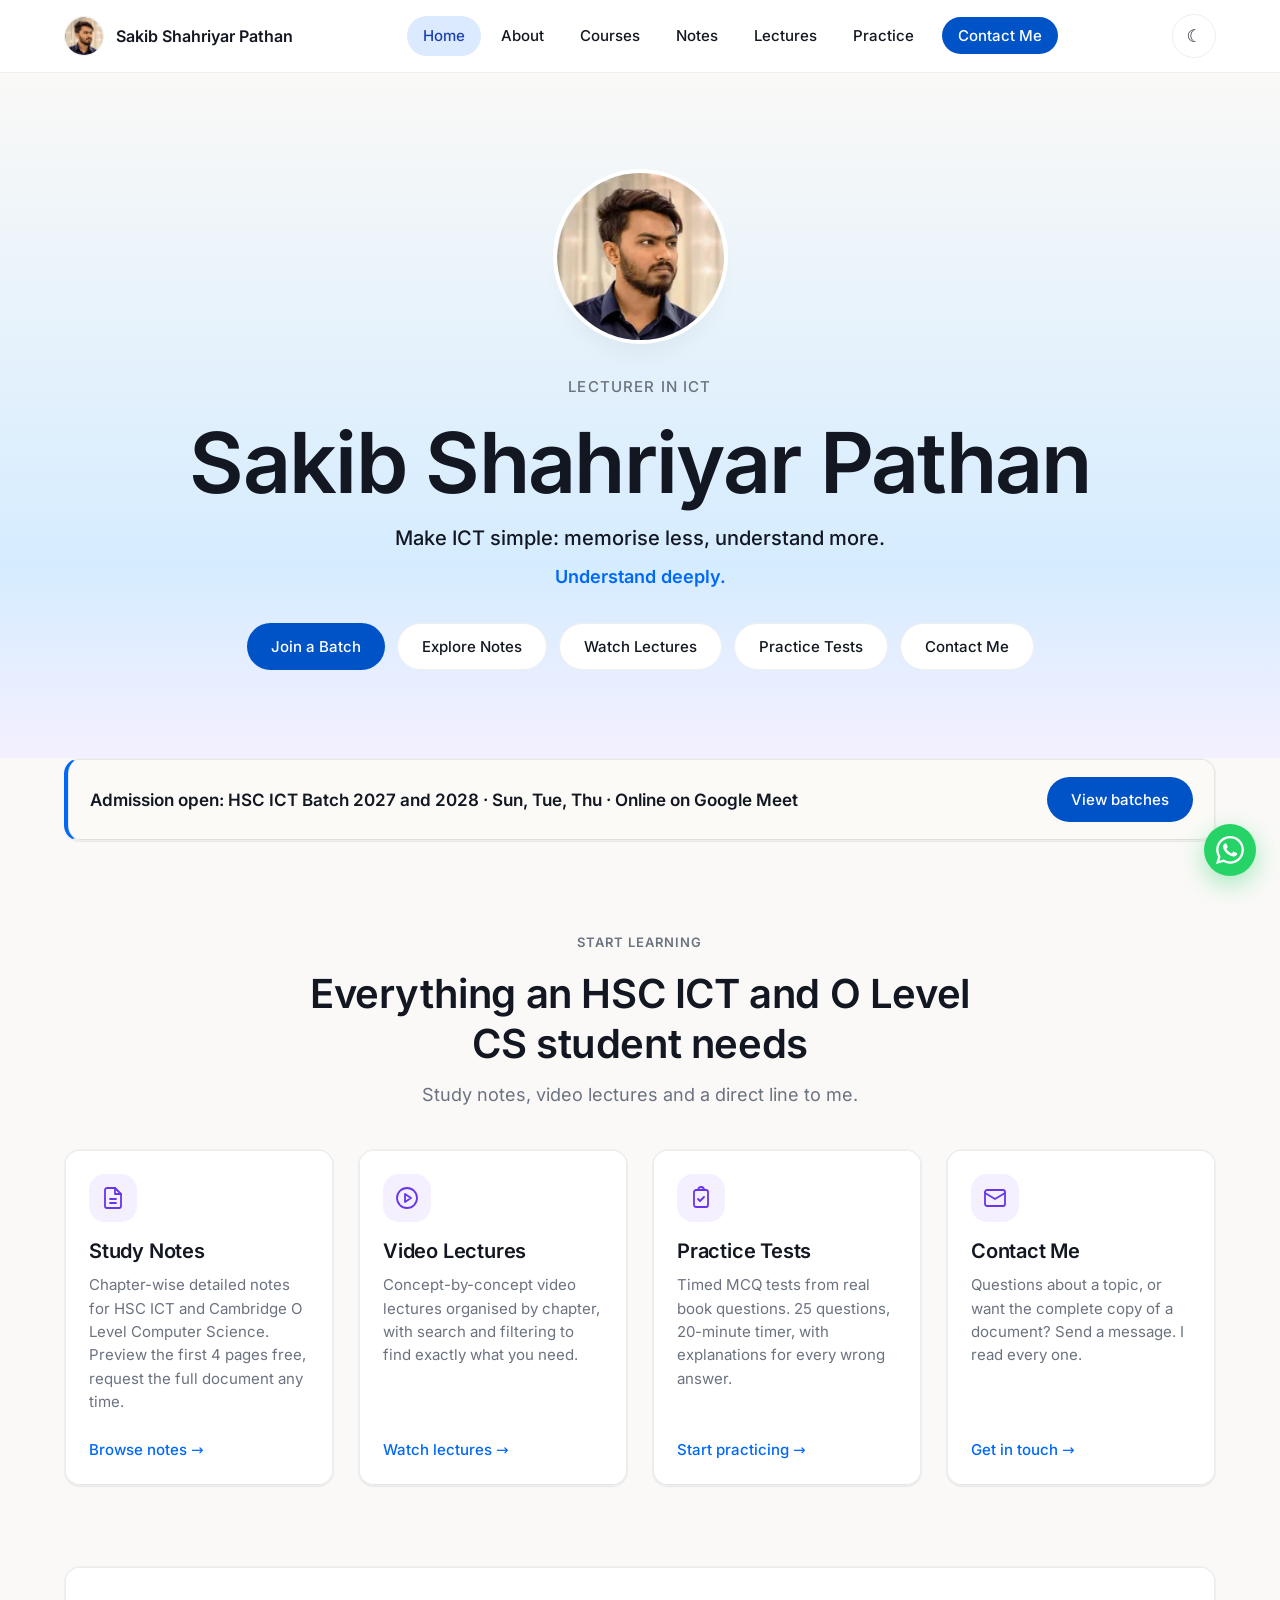
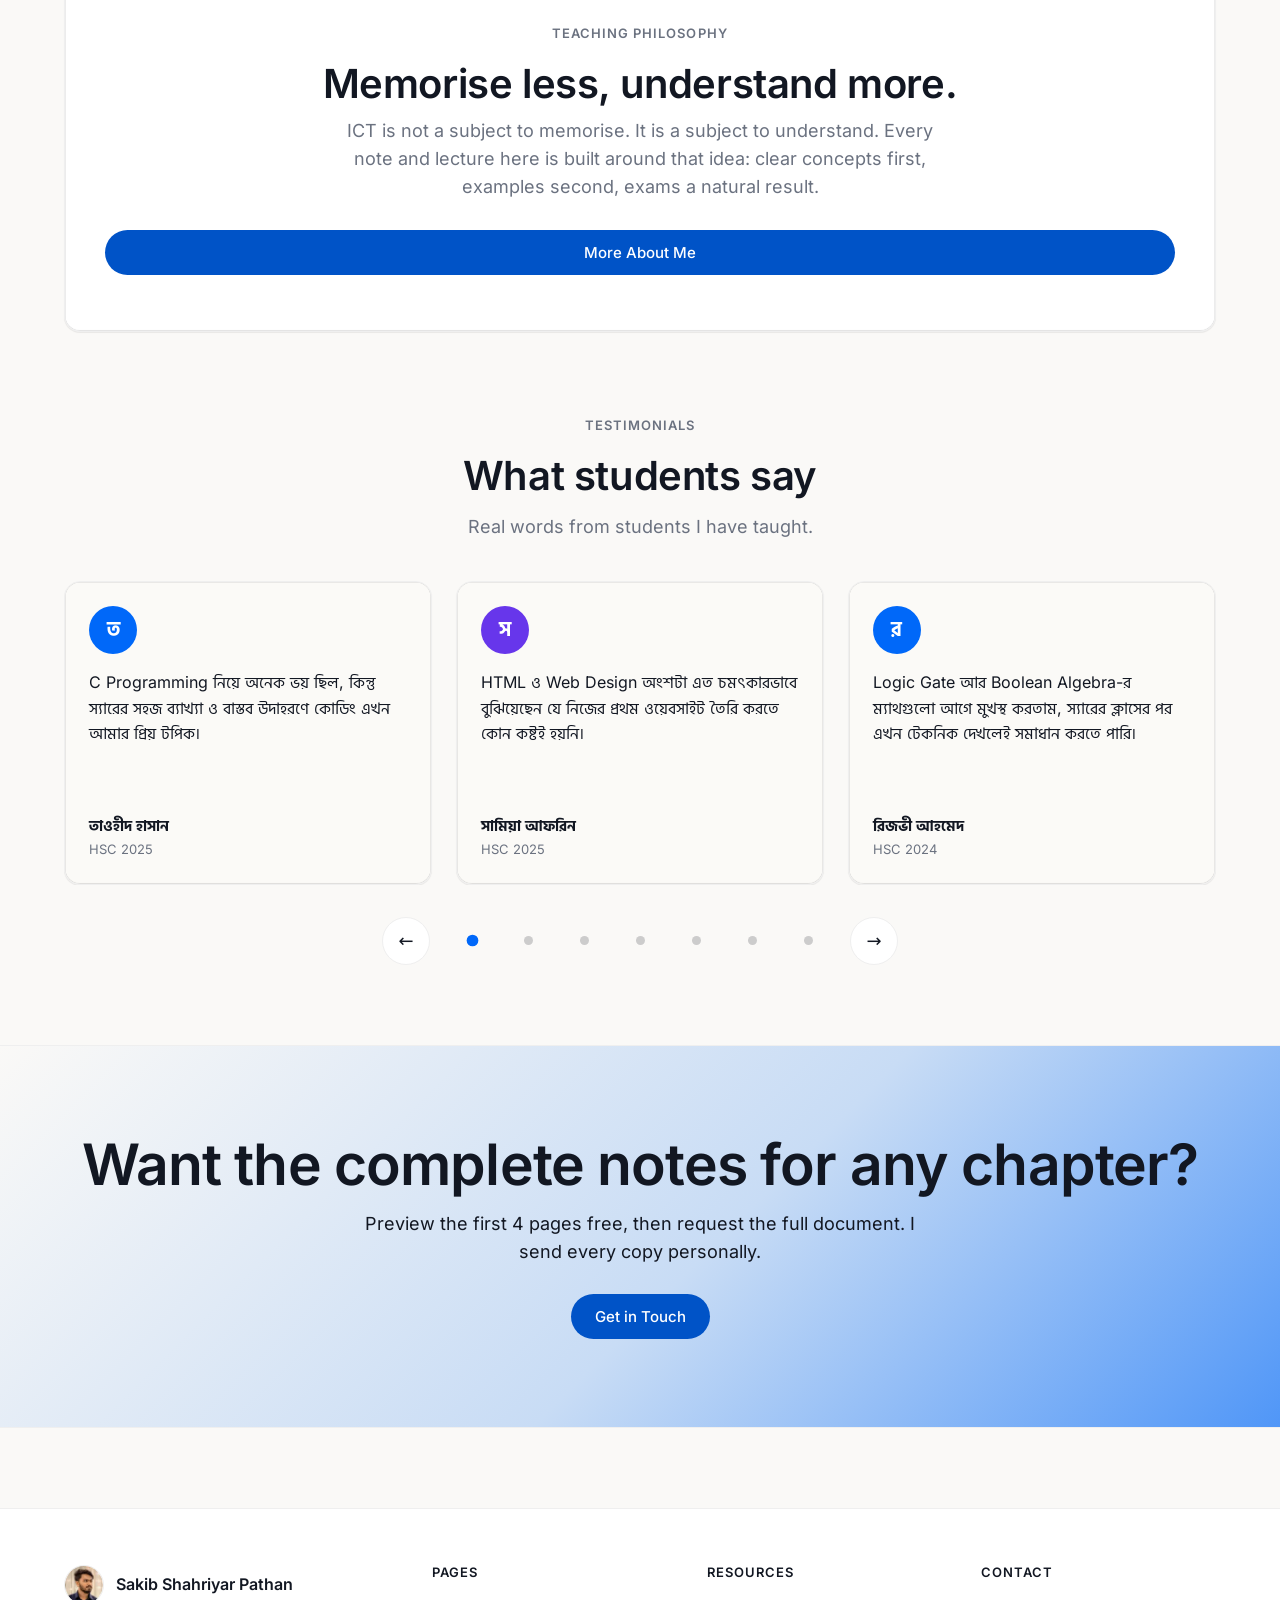
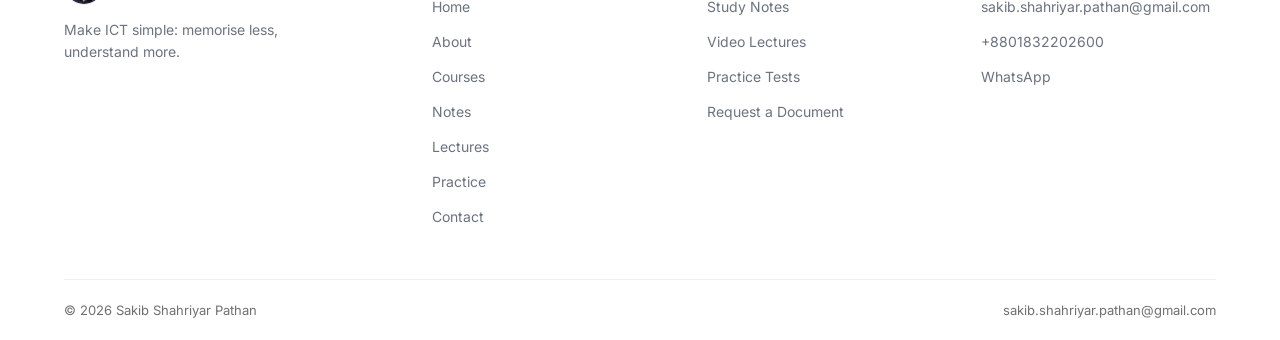
==== index.html @ ff02a6b1 "Pagespeed fixed and performance improved -v139" ====
<!DOCTYPE html>
<html lang="en">
<head>
  <meta charset="UTF-8">
  <meta name="viewport" content="width=device-width, initial-scale=1.0">
  <meta name="theme-color" media="(prefers-color-scheme: light)" content="#faf9f7">
  <meta name="theme-color" media="(prefers-color-scheme: dark)" content="#0d1220">
  <title>HSC ICT Online Classes, Notes &amp; Practice Tests | Sakib Shahriyar Pathan</title>
  <meta name="description" content="HSC ICT online classes, notes and practice tests, and O Level Computer Science notes and tests from Sakib Shahriyar Pathan.">
  <link rel="icon" type="image/svg+xml" href="assets/favicon.svg">
  <meta property="og:type" content="website">
  <meta property="og:title" content="HSC ICT Online Classes, Notes &amp; Practice Tests | Sakib Shahriyar Pathan">
  <meta property="og:description" content="HSC ICT online classes, notes and practice tests, and O Level Computer Science notes and tests from Sakib Shahriyar Pathan.">
  <meta property="og:url" content="https://lecturer-pathan.vercel.app/">
  <link rel="canonical" href="https://lecturer-pathan.vercel.app/">
  <meta property="og:image" content="https://lecturer-pathan.vercel.app/assets/photo-og.jpg">
  <meta name="twitter:card" content="summary_large_image">
  <meta name="twitter:title" content="HSC ICT Online Classes, Notes &amp; Practice Tests | Sakib Shahriyar Pathan">
  <meta name="twitter:description" content="HSC ICT online classes, notes and practice tests, and O Level Computer Science notes and tests from Sakib Shahriyar Pathan.">
  <meta name="twitter:image" content="https://lecturer-pathan.vercel.app/assets/photo-og.jpg">
  <script type="application/ld+json">
  {
    "@context": "https://schema.org",
    "@type": "Person",
    "name": "Sakib Shahriyar Pathan",
    "jobTitle": "Lecturer in ICT",
    "worksFor": { "@type": "EducationalOrganization", "name": "Gosinga Alim Madrasah" },
    "alumniOf": [
      { "@type": "EducationalOrganization", "name": "Bangladesh University of Engineering and Technology" },
      { "@type": "EducationalOrganization", "name": "Southeast University" }
    ],
    "url": "https://lecturer-pathan.vercel.app/",
    "image": "https://lecturer-pathan.vercel.app/assets/photo-og.jpg",
    "knowsAbout": ["HSC ICT", "Computer Science", "Cambridge O Level", "Edexcel International GCSE"]
  }
  </script>
  <link rel="preload" as="font" href="assets/fonts/inter-latin-v1.woff2" type="font/woff2" crossorigin>
  <link rel="preload" as="font" href="assets/fonts/hind-siliguri-bengali-v1-400.woff2" type="font/woff2" crossorigin>
  <link rel="preload" as="font" href="assets/fonts/hind-siliguri-bengali-v1-700.woff2" type="font/woff2" crossorigin>
  <link rel="preload" as="image" href="assets/photo-hero-200-v2.webp" fetchpriority="high">
  <style>
  /* Inlined from css/style.css (was css/style.css?v=3). Inlining removes a
     render-blocking request. Source of truth is css/style.css: edit that
     file, then re-inline it into all 8 pages. Font URLs in this inlined
     copy use assets/fonts/... (pages are at root); the source file uses
     ../assets/fonts/... (it sits in css/). */
  /* Shared CSS for every public page. INLINED into each HTML page (not
     linked): this file is the source of truth. When you change it,
     re-inline it into all 8 pages. Font URLs here are relative to
     this css/ folder (../assets/fonts/...); the inlined copies rewrite
     them to assets/fonts/... because the pages sit at the site root.
     Page-specific CSS stays inline in its own page (courses, contact
     and practice have a second <style> block, index and practice have
     a small override block right after the inlined shared block). */
  @font-face {
    font-family: 'Inter';
    font-style: normal;
    font-weight: 400 700;
    font-display: swap;
    src: url('assets/fonts/inter-latin-v1.woff2') format('woff2');
  }
  /* Bengali, self-hosted, subset only: Hind Siliguri 400 + 700.
     The unicode-range below is Google Fonts' Bengali subset, so the
     browser only downloads these files when Bengali text is present.
     They sit after Inter in the font stack, so Latin text still uses
     Inter and Bengali text falls through to Hind Siliguri. */
  @font-face {
    font-family: 'Hind Siliguri';
    font-style: normal;
    font-weight: 400;
    font-display: swap;
    src: url('assets/fonts/hind-siliguri-bengali-v1-400.woff2') format('woff2');
    unicode-range: U+0951-0952, U+0964-0965, U+0980-09FE, U+1CD0, U+1CD2, U+1CD5-1CD6, U+1CD8, U+1CE1, U+1CEA, U+1CED, U+1CF2, U+1CF5-1CF7, U+200C-200D, U+20B9, U+25CC, U+A8F1, U+11DF0-11DF1;
  }
  @font-face {
    font-family: 'Hind Siliguri';
    font-style: normal;
    font-weight: 700;
    font-display: swap;
    src: url('assets/fonts/hind-siliguri-bengali-v1-700.woff2') format('woff2');
    unicode-range: U+0951-0952, U+0964-0965, U+0980-09FE, U+1CD0, U+1CD2, U+1CD5-1CD6, U+1CD8, U+1CE1, U+1CEA, U+1CED, U+1CF2, U+1CF5-1CF7, U+200C-200D, U+20B9, U+25CC, U+A8F1, U+11DF0-11DF1;
  }
  /* ============================================================
     DOCK design system: light + dark themes.
     Light: canvas #faf9f7 (never pure white) · Ink #121722.
     Dark: deep ink-blue palette via [data-theme="dark"] overrides.
     Electric Cobalt #0068f9 is the ONLY interactive color.
     Vivid Violet #6736eb is decorative only (never CTAs/links).
     ============================================================ */

  :root {
    --color-canvas-cream: #faf9f7;
    --color-surface-ivory: #fbfaf7;
    --color-pure-white: #ffffff;
    --color-lavender-mist: #f4f0ff;
    --color-powder-blue: #d6e4f1;
    --color-ink-charcoal: #121722;
    --color-deep-ink: #1d1d1d;
    --color-slate-gray: #6b7280;
    --color-steel-gray: #707070;
    --color-hairline: #efefef;
    --color-faint-gray: #cccccc;
    --color-electric-cobalt: #0068f9;
    --color-deep-cobalt: #024bb1;
    --color-cerulean: #0074dd;
    --color-vivid-violet: #6736eb;
    --color-forest: #046645;

    --font-main: 'Inter', 'Hind Siliguri', ui-sans-serif, system-ui, -apple-system, BlinkMacSystemFont, "Segoe UI", Roboto, sans-serif;
    --font-bn: 'Hind Siliguri', "Nirmala UI", "Noto Sans Bengali", sans-serif;

    --shadow-subtle: rgba(0, 0, 0, 0.07) 0px 1px 1px 0px, rgba(0, 0, 0, 0.04) 0px -1px 1px 0px inset, rgba(0, 0, 0, 0.14) 0px 0px 0px 0.5px inset;
    --shadow-lg: rgba(0, 0, 0, 0.04) 0px 20px 20px -8px;

    /* Legacy aliases used by admin.html inline styles (same file, Dock mapping) */
    --surface: var(--color-surface-ivory);
    --bg: var(--color-canvas-cream);
    --text: var(--color-ink-charcoal);
    --muted: var(--color-slate-gray);
    --border: var(--color-hairline);
    --accent: var(--color-electric-cobalt);
    --accent-soft: #e8f1ff;
    --shadow: var(--shadow-subtle);
  }

  /* ---------- Dark theme: same tokens, deep ink-blue palette ---------- */
  [data-theme="dark"] {
    --color-canvas-cream: #0d1220;
    --color-surface-ivory: #131a2e;
    --color-pure-white: #182034;
    --color-lavender-mist: #1a2340;
    --color-powder-blue: #2b3a5e;
    --color-ink-charcoal: #eef2fa;
    --color-deep-ink: #dbe3f2;
    --color-slate-gray: #98a2b8;
    --color-steel-gray: #7d89a3;
    --color-hairline: #222c46;
    --color-faint-gray: #3a4666;
    --color-electric-cobalt: #4d94ff;
    --color-deep-cobalt: #0068f9;
    --color-cerulean: #5aa9ff;
    --color-vivid-violet: #8b5cf6;
    --color-forest: #34d399;
    --accent-soft: #152a52;
    --shadow-subtle: rgba(0, 0, 0, 0.35) 0px 1px 2px 0px, rgba(0, 0, 0, 0.25) 0px 0px 0px 0.5px inset;
    --shadow-lg: rgba(0, 0, 0, 0.45) 0px 20px 20px -8px;
    color-scheme: dark;
  }
  [data-theme="dark"] .hero {
    background: linear-gradient(180deg, var(--color-canvas-cream) 0%, #14264d 72%, var(--color-lavender-mist) 100%);
  }
  [data-theme="dark"] .cta-banner {
    background: linear-gradient(135deg, var(--color-canvas-cream) 0%, #12305e 55%, var(--color-electric-cobalt) 130%);
  }
  [data-theme="dark"] .video-thumb {
    background: linear-gradient(135deg, var(--color-lavender-mist), #14264d);
  }

  * { box-sizing: border-box; }

  html { scroll-behavior: smooth; }

  body {
    margin: 0;
    background: var(--color-canvas-cream);
    color: var(--color-ink-charcoal);
    font-family: var(--font-main);
    font-feature-settings: "ss01" on, "kern" on;
    font-size: 16px;
    line-height: 1.56;
    -webkit-font-smoothing: antialiased;
    -webkit-user-select: none;
    user-select: none;
  }
  /* Keep form fields selectable and editable */
  input, textarea, select {
    -webkit-user-select: text;
    user-select: text;
  }

  h1, h2, h3, h4 { margin: 0 0 12px; line-height: 1.2; letter-spacing: -0.01em; }
  p { margin: 0 0 16px; }
  a { color: var(--color-electric-cobalt); text-decoration: none; font-weight: 500; }
  a:hover { text-decoration: underline; }
  img { max-width: 100%; }

  .container { max-width: 1200px; margin: 0 auto; padding: 0 24px; }
  .section { margin-bottom: 80px; }
  .section:last-child { margin-bottom: 0; }
  /* The testimonials section is the only child of its mount div, so the
     :last-child reset above would remove its bottom spacing. Restoring it. */
  #testimonials-mount .section:last-child { margin-bottom: 80px; }

  /* ---------- Eyebrow / caption label ---------- */
  .eyebrow {
    display: inline-block;
    font-size: 13px; font-weight: 600; letter-spacing: 0.077em;
    text-transform: uppercase; color: var(--color-slate-gray);
    margin-bottom: 16px;
  }

  /* ---------- Section headings ---------- */
  .section-head { text-align: center; max-width: 720px; margin: 0 auto 40px; }
  .section-head h2 { font-size: 40px; font-weight: 600; line-height: 1.25; margin-bottom: 12px; }
  .section-head p { font-size: 18px; color: var(--color-slate-gray); margin: 0; }

  /* ---------- Buttons: 48px pills, cobalt is the only filled color ---------- */
  .btn {
    display: inline-flex; align-items: center; justify-content: center; gap: 8px;
    padding: 12px 24px; border-radius: 48px;
    font-size: 15px; font-weight: 500; font-family: inherit;
    cursor: pointer; border: none; line-height: 1.4;
    transition: background 0.18s ease, transform 0.18s ease, box-shadow 0.18s ease;
    text-decoration: none !important;
  }
  .btn-primary { background: #0053c7; color: #ffffff; }
  .btn-primary:hover { background: var(--color-deep-cobalt); transform: translateY(-1px); }
  .btn-ghost { background: var(--color-pure-white); color: var(--color-ink-charcoal); border: 1px solid var(--color-hairline); }
  .btn-ghost:hover { background: var(--color-surface-ivory); transform: translateY(-1px); }

  /* ---------- Top navigation: white, hairline bottom border ---------- */
  .nav {
    position: sticky; top: 0; z-index: 50;
    background: var(--color-pure-white);
    border-bottom: 1px solid var(--color-hairline);
  }
  .nav-inner { display: flex; align-items: center; justify-content: space-between; height: 72px; gap: 16px; }
  .brand { display: flex; align-items: center; gap: 12px; color: var(--color-ink-charcoal); font-weight: 600; }
  .brand:hover { text-decoration: none; }
  .brand-photo { width: 40px; height: 40px; border-radius: 50%; object-fit: cover; object-position: center 20%; flex: none; border: 1px solid var(--color-hairline); }
  .brand .name { font-size: 16px; white-space: nowrap; }
  .nav-links { display: flex; align-items: center; gap: 4px; }
  .nav-links a {
    color: var(--color-ink-charcoal); font-weight: 500; font-size: 15px;
    padding: 8px 16px; border-radius: 48px;
  }
  .nav-links a:hover { text-decoration: none; background: #e8effc; }
  [data-theme="dark"] .nav-links a:hover { background: var(--color-surface-ivory); }
  .nav-links a.active:not(.btn) { background: #dbeafe; color: #1e40af; }
  .nav-links a.btn-primary.active { background: var(--color-deep-cobalt); }
  .nav-links a.btn-primary { color: #ffffff; }
  .nav-links a.btn-primary:hover { background: var(--color-deep-cobalt); color: #ffffff; }
  .nav-cta { margin-left: 8px; }
  .nav-actions { display: flex; align-items: center; gap: 8px; }
  .theme-toggle {
    background: var(--color-pure-white); color: var(--color-ink-charcoal);
    border: 1px solid var(--color-hairline); border-radius: 48px;
    width: 44px; height: 44px; font-size: 17px; cursor: pointer; font-family: inherit;
    display: grid; place-items: center; transition: transform 0.2s ease;
  }
  .theme-toggle:hover { transform: translateY(-2px); }
  .hamburger {
    display: none; background: var(--color-pure-white); color: var(--color-ink-charcoal);
    border: 1px solid var(--color-hairline); border-radius: 48px;
    width: 44px; height: 44px; font-size: 18px; cursor: pointer; font-family: inherit;
  }

  /* ---------- Hero: cream → soft blue gradient, centered stack ---------- */
  .hero {
    text-align: center;
    padding: 96px 24px 88px;
    background: linear-gradient(180deg, var(--color-canvas-cream) 0%, #d5ecff 72%, var(--color-lavender-mist) 100%);
  }
  .hero-photo {
    width: 175px; height: 175px; border-radius: 50%;
    object-fit: cover; object-position: center 20%;
    border: 4px solid var(--color-pure-white);
    box-shadow: var(--shadow-lg);
    margin-bottom: 24px;
    animation: float 6s ease-in-out infinite;
  }
  @keyframes float { 0%, 100% { transform: translateY(0); } 50% { transform: translateY(-10px); } }
  .hero h1 {
    font-size: clamp(48px, 7vw, 84px);
    font-weight: 600; line-height: 1.06; letter-spacing: -0.02em;
    margin-bottom: 16px;
  }
  .hero .designation { font-size: 15px; font-weight: 500; color: var(--color-slate-gray); margin-bottom: 20px; letter-spacing: 0.077em; text-transform: uppercase; }
  .hero .tagline { font-size: 20px; font-weight: 500; margin-bottom: 8px; }
  .tagline-dynamic { display: inline-block; min-height: 1.6em; color: var(--color-electric-cobalt); font-weight: 600; font-size: 18px; transition: opacity 0.4s ease; }
  .cta-row { display: flex; gap: 12px; justify-content: center; flex-wrap: wrap; margin-top: 32px; }

  /* ---------- Cards: 16px radius, hairline border, featherlight shadow ---------- */
  .card {
    background: var(--color-pure-white);
    border: 1px solid var(--color-hairline);
    border-radius: 16px;
    padding: 24px;
    box-shadow: var(--shadow-subtle);
    display: flex;
    flex-direction: column;
  }
  .card h2, .card h3 { font-size: 20px; font-weight: 600; line-height: 1.38; margin-bottom: 8px; }
  .card p { color: var(--color-slate-gray); font-size: 15px; margin-bottom: 12px; }
  .card-icon {
    display: inline-grid; place-items: center;
    width: 48px; height: 48px; border-radius: 16px;
    background: var(--color-lavender-mist); margin-bottom: 16px;
  }
  .card-icon svg { width: 24px; height: 24px; stroke: var(--color-vivid-violet); fill: none; stroke-width: 1.8; stroke-linecap: round; stroke-linejoin: round; }
  .card-link { font-size: 15px; margin-top: auto; padding-top: 12px; }
  .grid { display: grid; gap: 24px; }
  .grid-3 { grid-template-columns: repeat(3, 1fr); }
  .grid-2 { grid-template-columns: repeat(2, 1fr); }

  /* ---------- Page headers (inner pages) ---------- */
  .page-head { text-align: center; padding: 72px 24px 8px; max-width: 760px; margin: 0 auto; }
  .page-head h1 { font-size: clamp(40px, 5vw, 57px); font-weight: 600; line-height: 1.09; letter-spacing: -0.015em; margin: 16px 0 12px; }
  .page-head p { font-size: 18px; color: var(--color-slate-gray); margin: 0; }

  /* ---------- Testimonials carousel ---------- */
  .t-carousel { overflow: hidden; }
  .t-track { display: flex; gap: 24px; transition: transform 0.55s cubic-bezier(0.22, 0.8, 0.3, 1); will-change: transform; }
  .t-slide { min-width: 0; }
  .t-slide .t-card { height: 100%; box-sizing: border-box; }
  .t-nav { display: flex; align-items: center; justify-content: center; gap: 18px; margin-top: 32px; }
  .t-arrow {
    width: 48px; height: 48px; border-radius: 48px; flex: none;
    border: 1px solid var(--color-hairline); background: var(--color-pure-white); color: var(--color-ink-charcoal);
    font-size: 18px; cursor: pointer; display: grid; place-items: center;
    transition: transform 0.2s ease, background 0.2s ease, border-color 0.2s ease; font-family: inherit;
  }
  .t-arrow:hover { transform: translateY(-2px); border-color: var(--color-electric-cobalt); color: var(--color-electric-cobalt); }
  .t-dots { display: flex; gap: 8px; }
  /* Testimonial dots: the visible dot stays 9px, but the button itself is
     48px so it passes the tap-target size check (PageSpeed flagged the 9px
     buttons on mobile and desktop, the only failing Accessibility audit).
     The dot is drawn with ::after so enlarging the button does not change
     the look, and the active scale moves to ::after so the button rect
     never grows into its neighbours. Dots keep an 8px gap, which also
     passes the spacing check. On narrow screens (under 640px) 9 dots at
     48px cannot fit beside the arrows, so the dots hide there and a
     "1 / 9" counter shows instead (see .t-counter and index.html). */
  .t-dot { width: 48px; height: 48px; border: none; background: transparent; cursor: pointer; padding: 0; display: grid; place-items: center; }
  .t-dot::after { content: ""; width: 9px; height: 9px; border-radius: 50%; background: var(--color-faint-gray); transition: transform 0.2s ease, background 0.2s ease; }
  .t-dot.active::after { background: var(--color-electric-cobalt); transform: scale(1.3); }
  .t-counter { display: none; min-width: 48px; text-align: center; font-size: 15px; font-weight: 600; color: var(--color-slate-gray); }
  @media (max-width: 639px) { .t-dots { display: none; } .t-counter { display: block; } }
  @media (prefers-reduced-motion: reduce) { .t-track { transition: none; } }
  .t-card { background: var(--color-surface-ivory); display: flex; flex-direction: column; }
  .t-avatar {
    width: 48px; height: 48px; border-radius: 50%; flex: none;
    display: grid; place-items: center; color: #ffffff;
    margin-bottom: 16px;
  }
  .t-avatar svg { width: 26px; height: 26px; fill: #ffffff; display: block; }
  .t-avatar.cobalt { background: var(--color-electric-cobalt); }
  .t-avatar.violet { background: var(--color-vivid-violet); }
  .t-card blockquote { margin: 0 0 16px; font-size: 16px; line-height: 1.6; flex: 1; }
  .t-card .t-name { font-weight: 600; font-size: 15px; }
  .t-card .t-detail { color: var(--color-slate-gray); font-size: 13px; margin-top: 2px; }

  /* ---------- Gradient CTA banner: diagonal blue, lower-right bleed ---------- */
  .cta-banner {
    background: linear-gradient(135deg, var(--color-canvas-cream) 0%, #c8dcf5 55%, var(--color-electric-cobalt) 130%);
    border-top: 1px solid var(--color-hairline);
    border-bottom: 1px solid var(--color-hairline);
    text-align: center; padding: 88px 24px;
  }
  .cta-banner h2 { font-size: clamp(40px, 5vw, 57px); font-weight: 600; line-height: 1.09; letter-spacing: -0.015em; margin-bottom: 14px; }
  .cta-banner p { font-size: 18px; color: var(--color-ink-charcoal); max-width: 560px; margin: 0 auto 28px; }

  /* ---------- Footer: white, hairline top border ---------- */
  .footer { background: var(--color-pure-white); border-top: 1px solid var(--color-hairline); padding: 56px 0 0; margin-top: 80px; }
  .footer-grid { display: grid; grid-template-columns: 1.4fr 1fr 1fr 1fr; gap: 40px; margin-bottom: 40px; }
  .footer-brand p { color: var(--color-slate-gray); font-size: 14px; max-width: 280px; }
  .footer h3 { font-size: 13px; font-weight: 600; letter-spacing: 0.077em; text-transform: uppercase; color: var(--color-ink-charcoal); margin-bottom: 14px; }
  .footer ul { list-style: none; margin: 0; padding: 0; }
  .footer ul li { margin-bottom: 10px; }
  .footer ul a { color: var(--color-slate-gray); font-weight: 400; font-size: 14px; word-break: break-word; }
  .footer ul a:hover { color: var(--color-electric-cobalt); }
  .footer-bottom {
    border-top: 1px solid var(--color-hairline);
    padding: 20px 0; display: flex; justify-content: space-between; flex-wrap: wrap; gap: 8px;
    color: var(--color-steel-gray); font-size: 13px;
  }
  .footer-bottom a { color: var(--color-steel-gray); font-weight: 400; }

  /* ---------- Notes page ---------- */
  .doc-bn { font-family: var(--font-bn); color: var(--color-slate-gray); font-size: 15px; margin: -4px 0 10px; }
  .doc-card { display: flex; flex-direction: column; }
  .doc-card .card-link { margin-top: auto; padding-top: 8px; }

  /* ---------- Preview modal ---------- */
  .modal-backdrop {
    position: fixed; inset: 0; z-index: 100;
    background: rgba(18, 23, 34, 0.45);
    display: none; align-items: center; justify-content: center; padding: 24px;
  }
  .modal-backdrop.open { display: flex; }
  .modal {
    background: var(--color-pure-white); border: 1px solid var(--color-hairline);
    border-radius: 16px; box-shadow: var(--shadow-lg);
    width: min(880px, 100%); max-height: 92vh; overflow: auto; padding: 24px;
  }
  .modal-head { display: flex; justify-content: space-between; align-items: flex-start; gap: 16px; margin-bottom: 16px; }
  .modal-head h3 { font-size: 24px; font-weight: 600; margin: 4px 0 0; }
  .modal-close {
    flex: none; width: 40px; height: 40px; border-radius: 50%;
    border: 1px solid var(--color-hairline); background: var(--color-pure-white);
    font-size: 16px; cursor: pointer; color: var(--color-ink-charcoal); font-family: inherit;
  }
  .modal-close:hover { background: var(--color-surface-ivory); }
  .preview-frame { width: 100%; height: 480px; border: 1px solid var(--color-hairline); border-radius: 16px; background: var(--color-surface-ivory); }
  .locked-page { position: relative; margin-top: 16px; border: 1px solid var(--color-hairline); border-radius: 16px; overflow: hidden; background: var(--color-surface-ivory); }
  .locked-lines { padding: 28px; filter: blur(6px); user-select: none; pointer-events: none; opacity: 0.7; }
  .locked-lines .line { height: 12px; border-radius: 8px; background: var(--color-powder-blue); margin-bottom: 12px; }
  .locked-lines .line.short { width: 62%; }
  .locked-overlay {
    position: absolute; inset: 0; display: flex; flex-direction: column;
    align-items: center; justify-content: center; gap: 14px; padding: 24px; text-align: center;
  }
  .lock-badge {
    display: inline-block; font-size: 13px; font-weight: 600; letter-spacing: 0.077em; text-transform: uppercase;
    background: var(--color-pure-white); border: 1px solid var(--color-hairline); border-radius: 48px;
    padding: 8px 18px; color: var(--color-ink-charcoal);
  }

  /* ---------- Lectures page ---------- */
  .toolbar {
    background: var(--color-pure-white); border: 1px solid var(--color-hairline);
    border-radius: 16px; padding: 20px 24px; margin-bottom: 32px; box-shadow: var(--shadow-subtle);
  }
  .search {
    width: 100%; padding: 12px 22px; border-radius: 48px; font-size: 15px; font-family: inherit;
    border: 1px solid var(--color-hairline); background: var(--color-canvas-cream); color: var(--color-ink-charcoal);
    margin-bottom: 14px;
  }
  .search:focus { outline: 2px solid var(--color-electric-cobalt); border-color: var(--color-electric-cobalt); background: var(--color-pure-white); }
  .filter-chips { display: flex; flex-wrap: wrap; gap: 8px; }
  .fchip {
    padding: 8px 16px; border-radius: 48px; border: none; background: transparent;
    font-size: 15px; font-weight: 500; color: var(--color-ink-charcoal); cursor: pointer; font-family: inherit;
  }
  .fchip:hover { background: var(--color-surface-ivory); }
  .fchip.on { background: var(--color-surface-ivory); }
  .video-grid { display: grid; grid-template-columns: repeat(3, 1fr); gap: 24px; }
  .video-card { cursor: pointer; padding: 0; overflow: hidden; transition: transform 0.18s ease; }
  .video-card:hover { transform: translateY(-3px); }
  .video-thumb {
    aspect-ratio: 16/9; background: linear-gradient(135deg, var(--color-lavender-mist), #d5ecff);
    display: grid; place-items: center; border-bottom: 1px solid var(--color-hairline);
    position: relative;
  }
  .video-thumb .play {
    width: 56px; height: 56px; border-radius: 50%; background: var(--color-electric-cobalt); color: #fff;
    display: grid; place-items: center; font-size: 18px; padding-left: 3px;
  }
  .video-share {
    position: absolute; top: 10px; right: 10px;
    width: 36px; height: 36px; border-radius: 50%; border: none; cursor: pointer;
    background: rgba(13, 18, 32, 0.65); color: #ffffff;
    display: grid; place-items: center; padding: 0;
    opacity: 0.85; transition: opacity 0.2s ease, transform 0.2s ease;
  }
  .video-card:hover .video-share { opacity: 1; transform: scale(1.06); }
  .video-share svg { width: 17px; height: 17px; fill: currentColor; display: block; }
  .video-body { padding: 20px 24px 24px; }
  .video-body h3, .video-body h4 { font-size: 16px; font-weight: 600; margin-bottom: 4px; }
  .video-body p { font-size: 13px; color: var(--color-slate-gray); margin: 0; }
  .empty-state {
    background: var(--color-surface-ivory); border: 1px solid var(--color-hairline); border-radius: 16px;
    padding: 36px 24px; text-align: center; color: var(--color-slate-gray); font-size: 15px;
  }
  .empty-state .big { display: block; font-size: 32px; margin-bottom: 10px; }
  .empty-state strong { display: block; color: var(--color-ink-charcoal); font-size: 16px; margin-bottom: 4px; }
  .no-results { display: none; text-align: center; color: var(--color-slate-gray); padding: 32px 0; }
  .video-player-wrap { position: relative; aspect-ratio: 16/9; border-radius: 16px; overflow: hidden; background: #000; }
  .video-player-wrap iframe { position: absolute; inset: 0; width: 100%; height: 100%; border: none; }

  /* ---------- Contact page ---------- */
  .contact-grid { display: grid; grid-template-columns: repeat(3, 1fr); gap: 24px; margin-bottom: 32px; }
  .contact-item h2, .contact-item h3 { font-size: 15px; font-weight: 600; letter-spacing: 0.077em; text-transform: uppercase; color: var(--color-slate-gray); margin-bottom: 10px; }
  .contact-item p { margin: 0; font-size: 16px; }
  .form-card label { display: block; font-weight: 500; font-size: 14px; margin: 18px 0 6px; }
  .form-card input, .form-card textarea, .form-card select {
    width: 100%; padding: 12px 16px; border-radius: 16px; font-size: 15px; font-family: inherit;
    border: 1px solid var(--color-hairline); background: var(--color-pure-white); color: var(--color-ink-charcoal);
  }
  .form-card input:focus, .form-card textarea:focus, .form-card select:focus { outline: 2px solid var(--color-electric-cobalt); border-color: var(--color-electric-cobalt); }
  .form-card textarea { min-height: 150px; resize: vertical; }
  .request-banner {
    display: none; align-items: center; gap: 10px;
    background: var(--color-lavender-mist); border: 1px solid var(--color-hairline);
    border-radius: 16px; padding: 14px 18px; font-size: 15px; font-weight: 500; margin-bottom: 8px;
  }
  .request-banner.show { display: flex; }

  /* ---------- About page ---------- */
  .bio p { font-size: 16px; }
  .chips { display: flex; flex-wrap: wrap; gap: 8px; }
  .chip {
    display: inline-block; padding: 8px 18px; border-radius: 48px;
    background: var(--color-surface-ivory); border: 1px solid var(--color-hairline);
    font-size: 14px; font-weight: 500;
  }
  .timeline { position: relative; padding-left: 28px; }
  .timeline::before { content: ""; position: absolute; left: 7px; top: 6px; bottom: 6px; width: 1px; background: var(--color-hairline); }
  .timeline-item { position: relative; padding-bottom: 26px; }
  .timeline-item:last-child { padding-bottom: 0; }
  .timeline-item::before {
    content: ""; position: absolute; left: -27px; top: 5px;
    width: 13px; height: 13px; border-radius: 50%;
    background: var(--color-vivid-violet);
    box-shadow: 0 0 0 4px var(--color-lavender-mist);
  }
  .timeline-item h3 { font-size: 18px; font-weight: 600; margin-bottom: 4px; }
  .timeline-item p { color: var(--color-slate-gray); font-size: 15px; margin: 0; }

  /* ---------- Floating WhatsApp button (kept recognizable green) ---------- */
  .wa-float {
    position: fixed; right: 24px; bottom: 24px; z-index: 60;
    width: 52px; height: 52px; border-radius: 50%;
    background: #25d366; display: grid; place-items: center;
    box-shadow: 0 8px 24px rgba(37, 211, 102, 0.4);
    transition: transform 0.18s ease;
  }
  .wa-float:hover { transform: translateY(-3px) scale(1.04); text-decoration: none; }
  .wa-float svg { width: 28px; height: 28px; fill: #ffffff; }

  /* ---------- Scroll reveal ---------- */
  .reveal { opacity: 0; transform: translateY(18px); transition: opacity 0.6s ease, transform 0.6s ease; }
  .reveal.in { opacity: 1; transform: none; }
  @media (prefers-reduced-motion: reduce) {
    .reveal { opacity: 1; transform: none; transition: none; }
    .hero-photo { animation: none; }
    html { scroll-behavior: auto; }
  }

  /* ---------- Responsive ---------- */
  @media (max-width: 1023px) {
    .grid-3, .t-grid, .video-grid { grid-template-columns: repeat(2, 1fr); }
    .footer-grid { grid-template-columns: 1fr 1fr; }
  }
  @media (max-width: 860px) {
    .nav-links {
      display: none; position: absolute; top: 72px; left: 0; right: 0;
      background: var(--color-pure-white); border-bottom: 1px solid var(--color-hairline);
      flex-direction: column; align-items: stretch; padding: 12px 24px 20px; gap: 2px;
    }
    .nav-links.open { display: flex; }
    .nav-links a { padding: 12px 16px; }
    .nav-cta { margin: 8px 0 0; text-align: center; }
    .hamburger { display: grid; place-items: center; }
    .brand .name { display: none; }
  }
  @media (max-width: 639px) {
    .grid-3, .grid-2, .t-grid, .video-grid, .contact-grid { grid-template-columns: 1fr; }
    .section { margin-bottom: 64px; }
    .hero { padding: 72px 20px 64px; }
    .footer-grid { grid-template-columns: 1fr; gap: 28px; }
    .preview-frame { height: 320px; }
  }

  /* ---------- Accessibility: keyboard focus + skip link ---------- */
  :focus-visible { outline: 3px solid var(--color-deep-cobalt); outline-offset: 2px; border-radius: 4px; }
  .skip-link { position: absolute; left: 16px; top: -60px; z-index: 200; background: var(--color-deep-cobalt); color: #ffffff; padding: 10px 18px; border-radius: 999px; font-weight: 600; transition: top 0.15s ease; }
  .skip-link:focus { top: 12px; }
  </style>
  <style>
    /* Homepage only: rules that used to live inside the shared block
       on index.html alone. Kept here so the shared file stays identical
       for every page. */
    .grid-4 { grid-template-columns: repeat(4, 1fr); }
    .t-avatar { font-size: 20px; font-weight: 700; }
    .admission-banner { display: flex; gap: 16px; align-items: center; justify-content: space-between; flex-wrap: wrap; background: var(--color-surface-ivory); border: 1px solid var(--color-hairline); border-left: 4px solid var(--color-electric-cobalt); border-radius: 16px; padding: 18px 22px; box-shadow: var(--shadow-subtle); }
    .admission-banner p { margin: 0; font-size: 17px; font-weight: 600; }
    #admission-banner { margin-bottom: 8px; }
    @media (max-width: 1023px) { .grid-4 { grid-template-columns: repeat(2, 1fr); } }
    @media (max-width: 639px) { .grid-4 { grid-template-columns: 1fr; } }
  </style>
  <script>
  /* Inlined from js/theme.js (was js/theme.js?v=1). Inlining removes a
     render-blocking request; the code still runs in the head, before first
     paint, so there is no theme flash. Edit js/theme.js, then re-inline
     it into all 8 pages. */
  /* Theme toggle: runs early to avoid a flash of the wrong theme. */
  (function () {
    var KEY = "spd-theme";
    function current() {
      try {
        var saved = localStorage.getItem(KEY);
        if (saved === "light" || saved === "dark") return saved;
      } catch (e) {}
      return window.matchMedia("(prefers-color-scheme: dark)").matches ? "dark" : "light";
    }
    function icon() {
      var btn = document.getElementById("theme-toggle");
      if (btn) btn.textContent = document.documentElement.getAttribute("data-theme") === "dark" ? "☀" : "☾";
    }
    document.documentElement.setAttribute("data-theme", current());
    document.addEventListener("DOMContentLoaded", function () {
      icon();
      var btn = document.getElementById("theme-toggle");
      if (btn) btn.addEventListener("click", function () {
        var next = document.documentElement.getAttribute("data-theme") === "dark" ? "light" : "dark";
        document.documentElement.setAttribute("data-theme", next);
        try { localStorage.setItem(KEY, next); } catch (e) {}
        icon();
      });
    });
  })();
  </script>
  <script defer src="js/site-config.js?v=8"></script>
  <script defer src="js/courses.js?v=2"></script>
</head>
<body>
  <a class="skip-link" href="#main">Skip to content</a>

  <nav class="nav">
    <div class="container nav-inner">
      <a class="brand" href="index.html">
        <img class="brand-photo" src="assets/photo-nav-v2.webp" width="80" height="84" alt="Photo of Sakib Shahriyar Pathan">
        <span class="name" data-site="name">Sakib Shahriyar Pathan</span>
      </a>
      <div class="nav-links" id="nav-links">
        <a href="index.html" class="active">Home</a>
        <a href="about.html">About</a>
        <a href="courses.html">Courses</a>
        <a href="notes.html">Notes</a>
        <a href="lectures.html">Lectures</a>
        <a href="practice.html">Practice</a>
        <a href="contact.html" class="btn btn-primary nav-cta">Contact Me</a>
      </div>
      <div class="nav-actions">
        <button class="theme-toggle" id="theme-toggle" title="Toggle light/dark mode" aria-label="Toggle light/dark mode">☾</button>
        <button class="hamburger" id="hamburger" aria-label="Open menu">☰</button>
      </div>
    </div>
  </nav>

  <header class="hero">
    <div class="container">
      <img class="hero-photo" src="assets/photo-hero-200-v2.webp" width="200" height="212" fetchpriority="high" alt="Photo of Sakib Shahriyar Pathan">
      <p class="designation"><span data-site="designation">Lecturer in ICT</span></p>
      <h1 data-site="name">Sakib Shahriyar Pathan</h1>
      <p class="tagline" data-site="tagline">Make ICT simple: memorise less, understand more.</p>
      <p><span class="tagline-dynamic" id="tagline-dynamic"></span></p>
      <div class="cta-row">
        <a class="btn btn-primary" href="courses.html">Join a Batch</a>
        <a class="btn btn-ghost" href="notes.html">Explore Notes</a>
        <a class="btn btn-ghost" href="lectures.html">Watch Lectures</a>
        <a class="btn btn-ghost" href="practice.html">Practice Tests</a>
        <a class="btn btn-ghost" href="contact.html">Contact Me</a>
      </div>
    </div>
  </header>

  <div id="admission-banner" class="container" hidden>
    <div class="admission-banner">
      <p id="admission-banner-text"></p>
      <a class="btn btn-primary" href="courses.html">View batches</a>
    </div>
  </div>

  <main id="main" class="container" style="padding-top:80px;">
    <section class="section">
      <div class="section-head reveal">
        <span class="eyebrow">Start Learning</span>
        <h2>Everything an HSC ICT and O Level CS student needs</h2>
        <p>Study notes, video lectures and a direct line to me.</p>
      </div>
      <div class="grid grid-4">
        <div class="card reveal">
          <span class="card-icon"><svg viewBox="0 0 24 24"><path d="M14 2H6a2 2 0 0 0-2 2v16a2 2 0 0 0 2 2h12a2 2 0 0 0 2-2V8z"/><path d="M14 2v6h6"/><path d="M9 13h6M9 17h6"/></svg></span>
          <h3>Study Notes</h3>
          <p>Chapter-wise detailed notes for HSC ICT and Cambridge O Level Computer Science. Preview the first 4 pages free, request the full document any time.</p>
          <a class="card-link" href="notes.html">Browse notes →</a>
        </div>
        <div class="card reveal">
          <span class="card-icon"><svg viewBox="0 0 24 24"><circle cx="12" cy="12" r="10"/><path d="M10 8l6 4-6 4z"/></svg></span>
          <h3>Video Lectures</h3>
          <p>Concept-by-concept video lectures organised by chapter, with search and filtering to find exactly what you need.</p>
          <a class="card-link" href="lectures.html">Watch lectures →</a>
        </div>
        <div class="card reveal">
          <span class="card-icon"><svg viewBox="0 0 24 24"><rect x="5" y="4" width="14" height="17" rx="2"/><path d="M9 4a2 2 0 0 1 6 0"/><path d="M9 13l2 2 4-4"/></svg></span>
          <h3>Practice Tests</h3>
          <p>Timed MCQ tests from real book questions. 25 questions, 20-minute timer, with explanations for every wrong answer.</p>
          <a class="card-link" href="practice.html">Start practicing →</a>
        </div>
        <div class="card reveal">
          <span class="card-icon"><svg viewBox="0 0 24 24"><rect x="2" y="4" width="20" height="16" rx="2"/><path d="M22 7l-10 6L2 7"/></svg></span>
          <h3>Contact Me</h3>
          <p>Questions about a topic, or want the complete copy of a document? Send a message. I read every one.</p>
          <a class="card-link" href="contact.html">Get in touch →</a>
        </div>
      </div>
    </section>

    <section class="section">
      <div class="card reveal" style="text-align:center; padding: 56px 40px;">
        <span class="eyebrow">Teaching Philosophy</span>
        <h2 style="font-size:40px; font-weight:600; line-height:1.25;">Memorise less, understand more.</h2>
        <p style="max-width:620px; margin:0 auto 28px; font-size:18px;">ICT is not a subject to memorise. It is a subject to understand. Every note and lecture here is built around that idea: clear concepts first, examples second, exams a natural result.</p>
        <a class="btn btn-primary" href="about.html">More About Me</a>
      </div>
    </section>

    <div id="testimonials-mount"></div>
  </main>

  <section class="cta-banner">
    <div class="container">
      <h2 class="reveal">Want the complete notes for any chapter?</h2>
      <p class="reveal">Preview the first 4 pages free, then request the full document. I send every copy personally.</p>
      <a class="btn btn-primary reveal" href="contact.html">Get in Touch</a>
    </div>
  </section>

  <footer class="footer">
    <div class="container">
      <div class="footer-grid">
        <div class="footer-brand">
          <a class="brand" href="index.html" style="margin-bottom:14px;">
        <img class="brand-photo" loading="lazy" src="assets/photo-nav-v2.webp" width="80" height="84" alt="Photo of Sakib Shahriyar Pathan">
            <span class="name" data-site="name">Sakib Shahriyar Pathan</span>
          </a>
          <p data-site="tagline">Make ICT simple: memorise less, understand more.</p>
        </div>
        <div>
          <h3>Pages</h3>
          <ul>
            <li><a href="index.html">Home</a></li>
            <li><a href="about.html">About</a></li>
            <li><a href="courses.html">Courses</a></li>
            <li><a href="notes.html">Notes</a></li>
            <li><a href="lectures.html">Lectures</a></li>
            <li><a href="practice.html">Practice</a></li>
            <li><a href="contact.html">Contact</a></li>
          </ul>
        </div>
        <div>
          <h3>Resources</h3>
          <ul>
            <li><a href="notes.html">Study Notes</a></li>
            <li><a href="lectures.html">Video Lectures</a></li>
            <li><a href="practice.html">Practice Tests</a></li>
            <li><a href="contact.html">Request a Document</a></li>
          </ul>
        </div>
        <div>
          <h3>Contact</h3>
          <ul>
            <li><a data-site="email-link" href="mailto:sakib.shahriyar.pathan@gmail.com">sakib.shahriyar.pathan@gmail.com</a></li>
            <li><a data-site="phone-link" href="tel:+8801832202600">+8801832202600</a></li>
            <li><a data-site="whatsapp-link" href="https://wa.me/8801832202600" target="_blank" rel="noopener">WhatsApp</a></li>
          </ul>
        </div>
      </div>
      <div class="footer-bottom">
        <span>© <span data-year>2026</span> <span data-site="name">Sakib Shahriyar Pathan</span></span>
        <span><a data-site="email-link" href="mailto:sakib.shahriyar.pathan@gmail.com">sakib.shahriyar.pathan@gmail.com</a></span>
      </div>
    </div>
  </footer>

  <script defer src="js/main.js?v=5"></script>
  <script>
    // Testimonials carousel: 3 visible on desktop, sliding one by one.
    // Rendered only when SITE.testimonials is non-empty.
    // Must wait for DOMContentLoaded: js/site-config.js is deferred,
    // so it loads after this inline script runs, and SITE is still
    // undefined at parse time. That is why the section went missing.
    document.addEventListener("DOMContentLoaded", function () {
      var list = (typeof SITE !== "undefined" && Array.isArray(SITE.testimonials))
        ? SITE.testimonials : [];
      if (!list.length) return;
      var mount = document.getElementById("testimonials-mount");
      if (!mount) return;

      var sec = document.createElement("section");
      sec.className = "section";
      sec.setAttribute("aria-label", "Student testimonials");

      var head = document.createElement("div");
      head.className = "section-head reveal";
      var eb = document.createElement("span");
      eb.className = "eyebrow";
      eb.textContent = "Testimonials";
      var h2 = document.createElement("h2");
      h2.textContent = "What students say";
      var hp = document.createElement("p");
      hp.textContent = "Real words from students I have taught.";
      head.appendChild(eb);
      head.appendChild(h2);
      head.appendChild(hp);

      var GAP = 24;
      var view = document.createElement("div");
      view.className = "t-carousel";
      var track = document.createElement("div");
      track.className = "t-track";
      var slides = list.map(function (t, i) {
        var s = document.createElement("div");
        s.className = "t-slide";
        var card = document.createElement("div");
        card.className = "card t-card";
        var av = document.createElement("div");
        av.className = "t-avatar " + (i % 2 === 0 ? "cobalt" : "violet");
        av.textContent = (t.name || "?").trim().charAt(0);
        av.setAttribute("aria-hidden", "true");
        var bq = document.createElement("blockquote");
        bq.textContent = t.text;
        var nm = document.createElement("div");
        nm.className = "t-name";
        nm.textContent = t.name;
        card.appendChild(av);
        card.appendChild(bq);
        card.appendChild(nm);
        if (t.detail) {
          var dt = document.createElement("div");
          dt.className = "t-detail";
          dt.textContent = t.detail;
          card.appendChild(dt);
        }
        s.appendChild(card);
        track.appendChild(s);
        return s;
      });
      view.appendChild(track);

      var nav = document.createElement("div");
      nav.className = "t-nav";
      var prev = document.createElement("button");
      prev.className = "t-arrow";
      prev.setAttribute("aria-label", "Previous testimonials");
      prev.innerHTML = "&#8592;";
      var next = document.createElement("button");
      next.className = "t-arrow";
      next.setAttribute("aria-label", "Next testimonials");
      next.innerHTML = "&#8594;";
      var dots = document.createElement("div");
      dots.className = "t-dots";
      // Counter shown on narrow screens where the dots hide (see style.css).
      var counter = document.createElement("div");
      counter.className = "t-counter";
      counter.textContent = "1 / " + list.length;
      nav.appendChild(prev);
      nav.appendChild(dots);
      nav.appendChild(counter);
      nav.appendChild(next);

      var idx = 0, timer = null;
      var reduceMotion = window.matchMedia && window.matchMedia("(prefers-reduced-motion: reduce)").matches;

      // Visible slides from viewport breakpoints, not from view.clientWidth:
      // reading clientWidth right after inserting the section forced a
      // synchronous layout on load (PageSpeed forced reflow, 81ms).
      // matchMedia never reads layout. The container has 24px padding on
      // each side, so the viewport breakpoints are the old container
      // breakpoints (1024/640) plus 48, which keeps the exact same
      // slide counts at every viewport width.
      function visible() {
        if (window.matchMedia("(min-width: 1072px)").matches) return 3;
        if (window.matchMedia("(min-width: 688px)").matches) return 2;
        return 1;
      }
      function maxIdx() { return Math.max(0, list.length - visible()); }
      function step() {
        var s0 = slides[0];
        return s0 ? s0.getBoundingClientRect().width + GAP : 0;
      }
      function go(i, instant) {
        idx = i;
        counter.textContent = (idx + 1) + " / " + list.length;
        if (instant) track.style.transition = "none";
        track.style.transform = "translateX(" + (-idx * step()) + "px)";
        if (instant) { void track.offsetWidth; track.style.transition = ""; }
        Array.prototype.forEach.call(dots.children, function (d, di) {
          d.classList.toggle("active", di === idx);
          d.setAttribute("aria-current", di === idx ? "true" : "false");
        });
      }
      function renderDots() {
        dots.innerHTML = "";
        for (var d = 0; d <= maxIdx(); d++) {
          (function (di) {
            var b = document.createElement("button");
            b.className = "t-dot" + (di === idx ? " active" : "");
            b.setAttribute("aria-label", "Go to slide " + (di + 1));
            b.setAttribute("aria-current", di === idx ? "true" : "false");
            b.addEventListener("click", function () { go(di); restart(); });
            dots.appendChild(b);
          })(d);
        }
      }
      function layout() {
        var v = visible();
        var basis = "calc(" + (100 / v) + "% - " + (GAP * (v - 1) / v) + "px)";
        slides.forEach(function (s) { s.style.flex = "0 0 " + basis; });
        if (idx > maxIdx()) idx = maxIdx();
        renderDots();
        counter.textContent = (idx + 1) + " / " + list.length;
        // Slide 0 sits at translateX(0) whatever the slide width is, so
        // there is nothing to measure here. Measuring it (step() reads
        // getBoundingClientRect, go() flushes offsetWidth) right after
        // the section was inserted was the forced reflow on load. On
        // resize with idx > 0 the exact pixel step is still needed, so
        // go() measures it then (a user action, not initial load).
        if (idx === 0) { track.style.transform = "translateX(0px)"; }
        else { go(idx, true); }
        nav.style.display = maxIdx() === 0 ? "none" : "";
      }
      function restart() {
        if (timer) clearInterval(timer);
        if (!reduceMotion && maxIdx() > 0) timer = setInterval(function () {
          go(idx >= maxIdx() ? 0 : idx + 1);
        }, 3000);
      }
      prev.addEventListener("click", function () { go(idx <= 0 ? maxIdx() : idx - 1); restart(); });
      next.addEventListener("click", function () { go(idx >= maxIdx() ? 0 : idx + 1); restart(); });
      view.addEventListener("mouseenter", function () { if (timer) clearInterval(timer); });
      view.addEventListener("mouseleave", restart);
      view.addEventListener("touchstart", function () { if (timer) clearInterval(timer); }, { passive: true });
      window.addEventListener("resize", layout);

      sec.appendChild(head);
      sec.appendChild(view);
      sec.appendChild(nav);
      mount.appendChild(sec);
      layout();
      restart();
    });

    // Admission banner (Phase 4.5): built from COURSES, hidden when
    // no course has status "Admission open". Names, days and mode
    // come from the data, only formatted for display: batches that
    // share a "Batch" prefix combine into one phrase ("HSC ICT
    // Batch 2027 and 2028"), full day names shorten to Sun/Tue/Thu,
    // and "Online (Google Meet)" reads as "Online on Google Meet".
    // Anything unrecognised falls back to the raw value, so a new
    // batch shape never breaks the banner, it just shows plainly.
    document.addEventListener("DOMContentLoaded", function () {
      var banner = document.getElementById("admission-banner");
      var textEl = document.getElementById("admission-banner-text");
      if (!banner || !textEl || typeof COURSES === "undefined" || !Array.isArray(COURSES)) return;
      var open = COURSES.filter(function (c) { return c.status === "Admission open"; });
      if (!open.length) return;
      function joinNames(list) {
        var names = list.map(function (c) { return c.name || ""; });
        var withBatch = names.map(function (n) {
          var m = /^(.*)Batch\s+(.+)$/.exec(n);
          return m ? { prefix: m[1], batch: m[2].trim() } : null;
        });
        var allShare = withBatch.every(function (x) { return x && x.prefix === withBatch[0].prefix; });
        if (allShare && withBatch.length > 1) {
          var prefix = withBatch[0].prefix.replace(/\s*-\s*$/, "").trim();
          var batches = withBatch.map(function (x) { return x.batch; });
          var last = batches.pop();
          var joined = batches.length ? batches.join(", ") + " and " + last : last;
          return (prefix ? prefix + " " : "") + "Batch " + joined;
        }
        if (names.length === 1) return names[0];
        var lastName = names.pop();
        return names.join(", ") + " and " + lastName;
      }
      function shortDays(days) {
        var map = { Sunday: "Sun", Monday: "Mon", Tuesday: "Tue", Wednesday: "Wed", Thursday: "Thu", Friday: "Fri", Saturday: "Sat" };
        var out = String(days || "");
        Object.keys(map).forEach(function (full) { out = out.split(full).join(map[full]); });
        return out;
      }
      function friendlyMode(mode) {
        if (mode === "Online (Google Meet)") return "Online on Google Meet";
        return mode || "";
      }
      var first = open[0];
      var parts = ["Admission open: " + joinNames(open)];
      var days = shortDays(first.days);
      if (days) parts.push(days);
      var mode = friendlyMode(first.mode);
      if (mode) parts.push(mode);
      textEl.textContent = parts.join(" · ");
      banner.hidden = false;
    });
  </script>
  <script defer src="/_vercel/insights/script.js"></script>
</body>
</html>
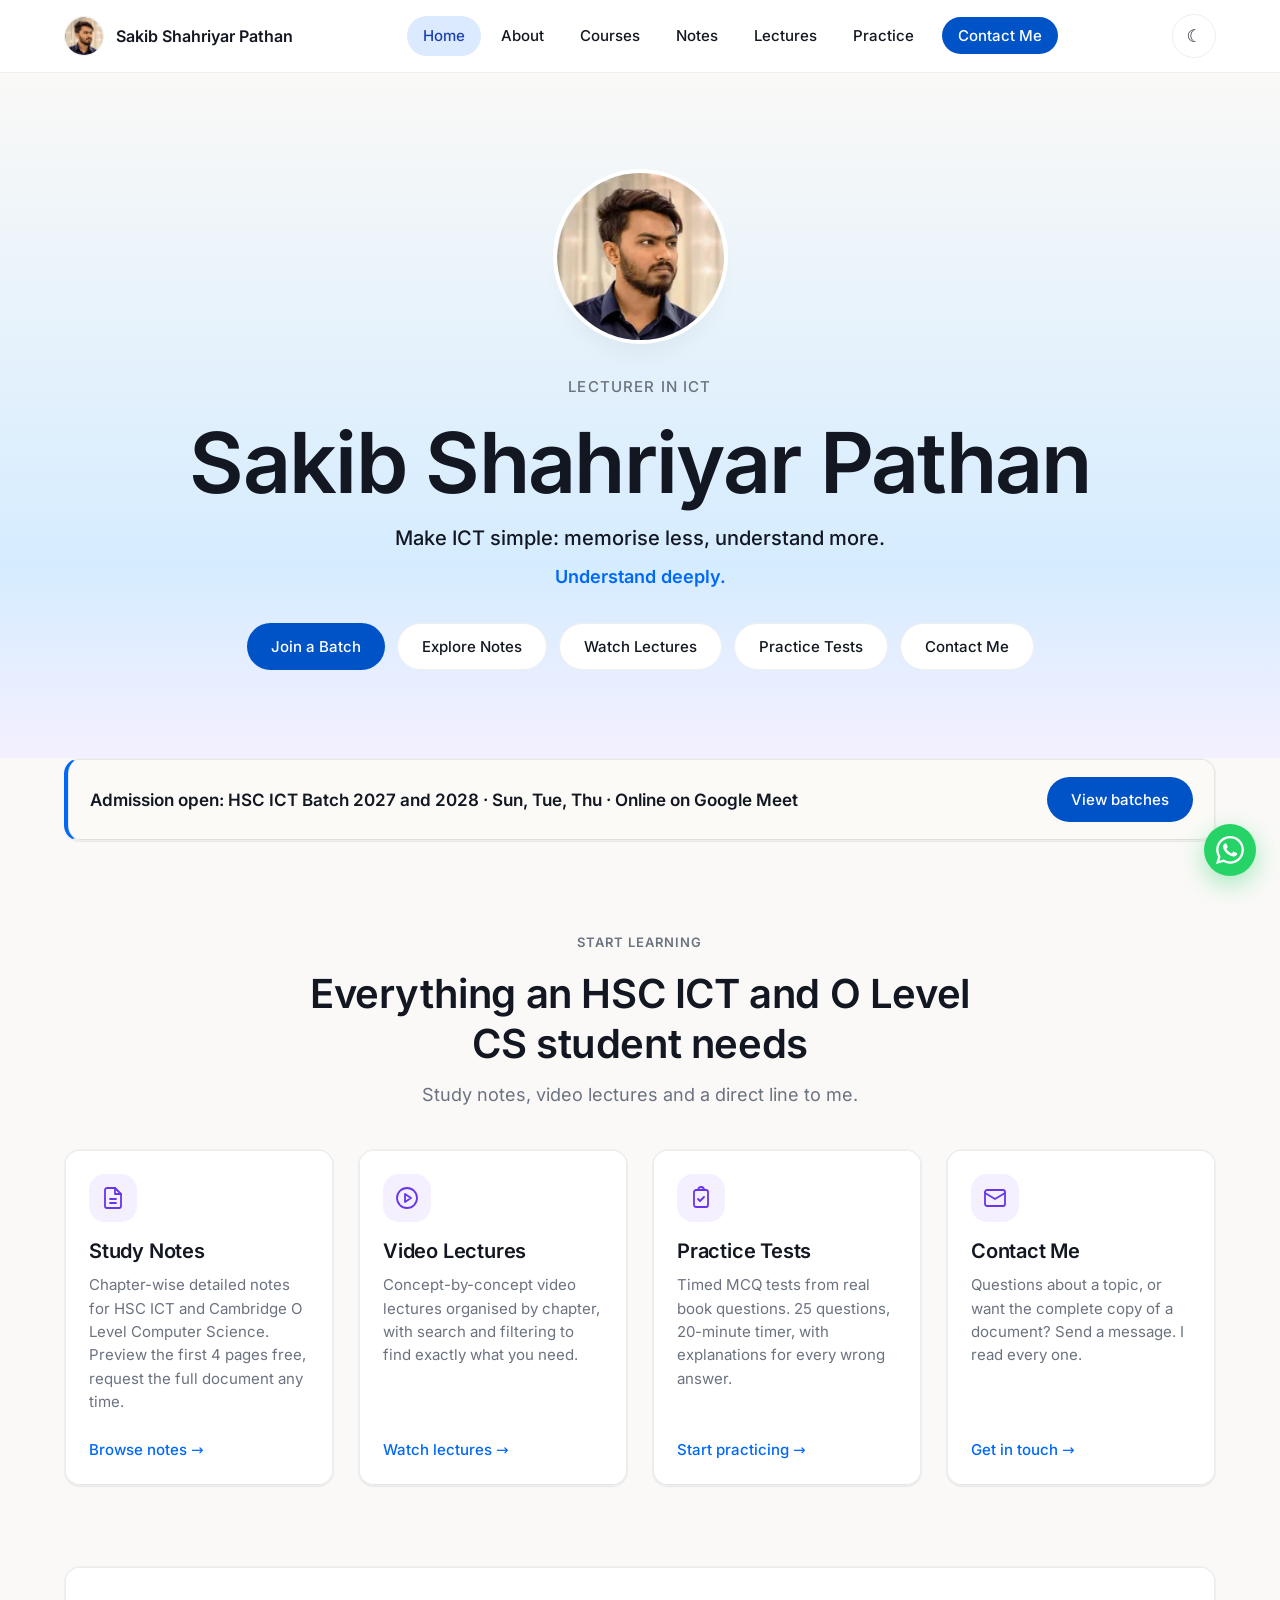
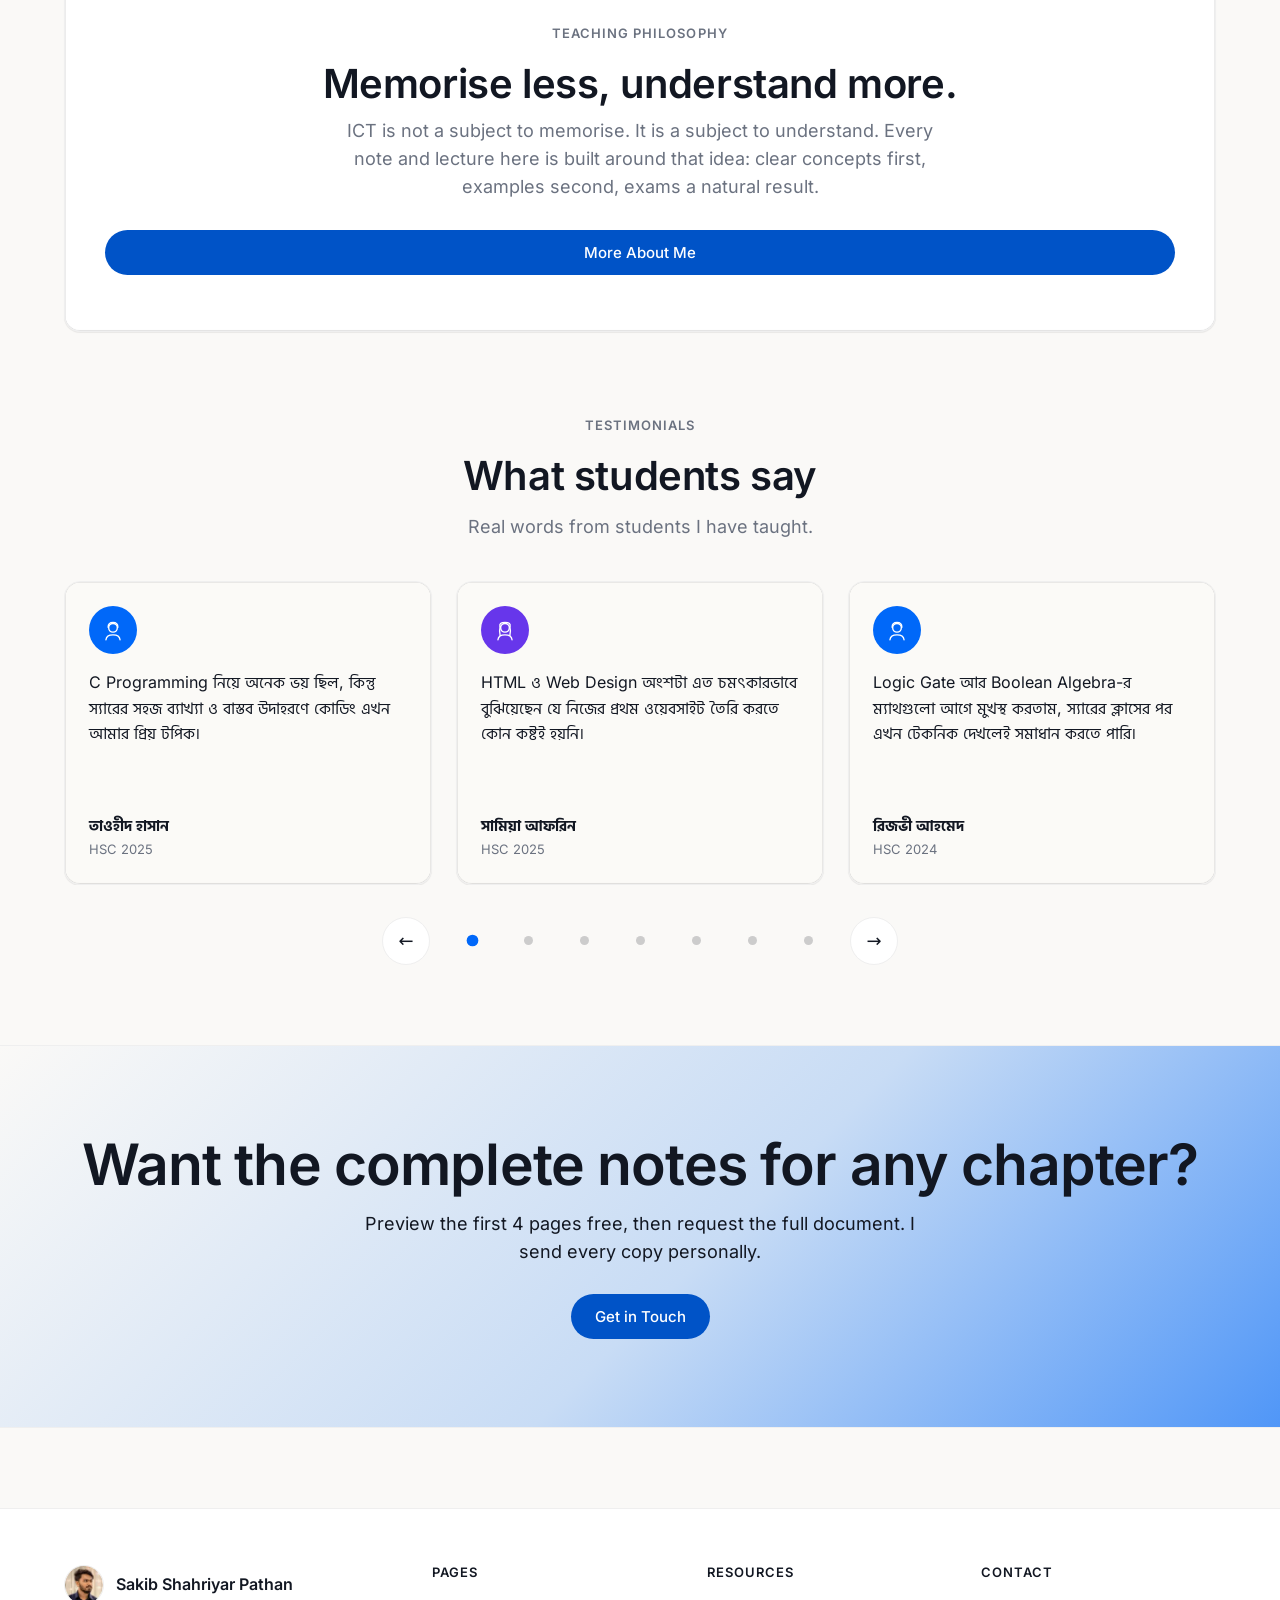
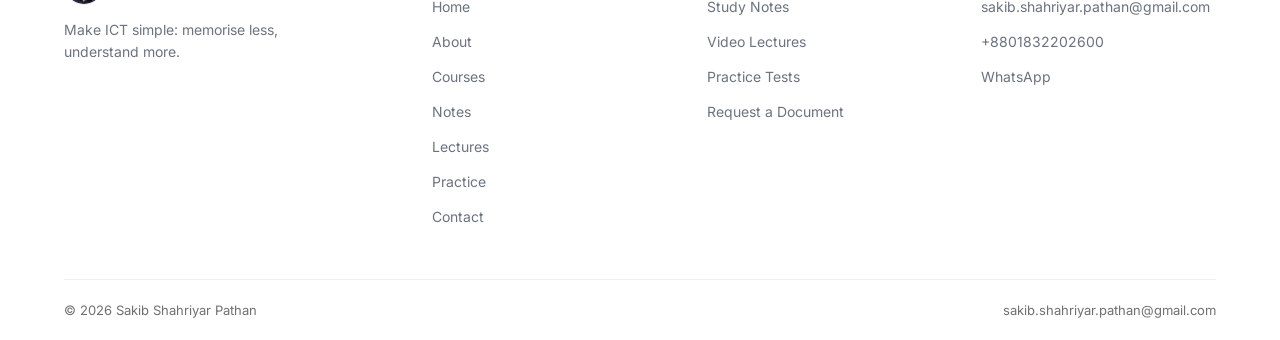
==== commit e9bb4bf7: "testimonial avatar changed and arrow button added on the test page -v147" ====
--- a/index.html
+++ b/index.html
@@ -38,525 +38,7 @@
   <link rel="preload" as="font" href="assets/fonts/hind-siliguri-bengali-v1-400.woff2" type="font/woff2" crossorigin>
   <link rel="preload" as="font" href="assets/fonts/hind-siliguri-bengali-v1-700.woff2" type="font/woff2" crossorigin>
   <link rel="preload" as="image" href="assets/photo-hero-200-v2.webp" fetchpriority="high">
-  <style>
-  /* Inlined from css/style.css (was css/style.css?v=3). Inlining removes a
-     render-blocking request. Source of truth is css/style.css: edit that
-     file, then re-inline it into all 8 pages. Font URLs in this inlined
-     copy use assets/fonts/... (pages are at root); the source file uses
-     ../assets/fonts/... (it sits in css/). */
-  /* Shared CSS for every public page. INLINED into each HTML page (not
-     linked): this file is the source of truth. When you change it,
-     re-inline it into all 8 pages. Font URLs here are relative to
-     this css/ folder (../assets/fonts/...); the inlined copies rewrite
-     them to assets/fonts/... because the pages sit at the site root.
-     Page-specific CSS stays inline in its own page (courses, contact
-     and practice have a second <style> block, index and practice have
-     a small override block right after the inlined shared block). */
-  @font-face {
-    font-family: 'Inter';
-    font-style: normal;
-    font-weight: 400 700;
-    font-display: swap;
-    src: url('assets/fonts/inter-latin-v1.woff2') format('woff2');
-  }
-  /* Bengali, self-hosted, subset only: Hind Siliguri 400 + 700.
-     The unicode-range below is Google Fonts' Bengali subset, so the
-     browser only downloads these files when Bengali text is present.
-     They sit after Inter in the font stack, so Latin text still uses
-     Inter and Bengali text falls through to Hind Siliguri. */
-  @font-face {
-    font-family: 'Hind Siliguri';
-    font-style: normal;
-    font-weight: 400;
-    font-display: swap;
-    src: url('assets/fonts/hind-siliguri-bengali-v1-400.woff2') format('woff2');
-    unicode-range: U+0951-0952, U+0964-0965, U+0980-09FE, U+1CD0, U+1CD2, U+1CD5-1CD6, U+1CD8, U+1CE1, U+1CEA, U+1CED, U+1CF2, U+1CF5-1CF7, U+200C-200D, U+20B9, U+25CC, U+A8F1, U+11DF0-11DF1;
-  }
-  @font-face {
-    font-family: 'Hind Siliguri';
-    font-style: normal;
-    font-weight: 700;
-    font-display: swap;
-    src: url('assets/fonts/hind-siliguri-bengali-v1-700.woff2') format('woff2');
-    unicode-range: U+0951-0952, U+0964-0965, U+0980-09FE, U+1CD0, U+1CD2, U+1CD5-1CD6, U+1CD8, U+1CE1, U+1CEA, U+1CED, U+1CF2, U+1CF5-1CF7, U+200C-200D, U+20B9, U+25CC, U+A8F1, U+11DF0-11DF1;
-  }
-  /* ============================================================
-     DOCK design system: light + dark themes.
-     Light: canvas #faf9f7 (never pure white) · Ink #121722.
-     Dark: deep ink-blue palette via [data-theme="dark"] overrides.
-     Electric Cobalt #0068f9 is the ONLY interactive color.
-     Vivid Violet #6736eb is decorative only (never CTAs/links).
-     ============================================================ */
-
-  :root {
-    --color-canvas-cream: #faf9f7;
-    --color-surface-ivory: #fbfaf7;
-    --color-pure-white: #ffffff;
-    --color-lavender-mist: #f4f0ff;
-    --color-powder-blue: #d6e4f1;
-    --color-ink-charcoal: #121722;
-    --color-deep-ink: #1d1d1d;
-    --color-slate-gray: #6b7280;
-    --color-steel-gray: #707070;
-    --color-hairline: #efefef;
-    --color-faint-gray: #cccccc;
-    --color-electric-cobalt: #0068f9;
-    --color-deep-cobalt: #024bb1;
-    --color-cerulean: #0074dd;
-    --color-vivid-violet: #6736eb;
-    --color-forest: #046645;
-
-    --font-main: 'Inter', 'Hind Siliguri', ui-sans-serif, system-ui, -apple-system, BlinkMacSystemFont, "Segoe UI", Roboto, sans-serif;
-    --font-bn: 'Hind Siliguri', "Nirmala UI", "Noto Sans Bengali", sans-serif;
-
-    --shadow-subtle: rgba(0, 0, 0, 0.07) 0px 1px 1px 0px, rgba(0, 0, 0, 0.04) 0px -1px 1px 0px inset, rgba(0, 0, 0, 0.14) 0px 0px 0px 0.5px inset;
-    --shadow-lg: rgba(0, 0, 0, 0.04) 0px 20px 20px -8px;
-
-    /* Legacy aliases used by admin.html inline styles (same file, Dock mapping) */
-    --surface: var(--color-surface-ivory);
-    --bg: var(--color-canvas-cream);
-    --text: var(--color-ink-charcoal);
-    --muted: var(--color-slate-gray);
-    --border: var(--color-hairline);
-    --accent: var(--color-electric-cobalt);
-    --accent-soft: #e8f1ff;
-    --shadow: var(--shadow-subtle);
-  }
-
-  /* ---------- Dark theme: same tokens, deep ink-blue palette ---------- */
-  [data-theme="dark"] {
-    --color-canvas-cream: #0d1220;
-    --color-surface-ivory: #131a2e;
-    --color-pure-white: #182034;
-    --color-lavender-mist: #1a2340;
-    --color-powder-blue: #2b3a5e;
-    --color-ink-charcoal: #eef2fa;
-    --color-deep-ink: #dbe3f2;
-    --color-slate-gray: #98a2b8;
-    --color-steel-gray: #7d89a3;
-    --color-hairline: #222c46;
-    --color-faint-gray: #3a4666;
-    --color-electric-cobalt: #4d94ff;
-    --color-deep-cobalt: #0068f9;
-    --color-cerulean: #5aa9ff;
-    --color-vivid-violet: #8b5cf6;
-    --color-forest: #34d399;
-    --accent-soft: #152a52;
-    --shadow-subtle: rgba(0, 0, 0, 0.35) 0px 1px 2px 0px, rgba(0, 0, 0, 0.25) 0px 0px 0px 0.5px inset;
-    --shadow-lg: rgba(0, 0, 0, 0.45) 0px 20px 20px -8px;
-    color-scheme: dark;
-  }
-  [data-theme="dark"] .hero {
-    background: linear-gradient(180deg, var(--color-canvas-cream) 0%, #14264d 72%, var(--color-lavender-mist) 100%);
-  }
-  [data-theme="dark"] .cta-banner {
-    background: linear-gradient(135deg, var(--color-canvas-cream) 0%, #12305e 55%, var(--color-electric-cobalt) 130%);
-  }
-  [data-theme="dark"] .video-thumb {
-    background: linear-gradient(135deg, var(--color-lavender-mist), #14264d);
-  }
-
-  * { box-sizing: border-box; }
-
-  html { scroll-behavior: smooth; }
-
-  body {
-    margin: 0;
-    background: var(--color-canvas-cream);
-    color: var(--color-ink-charcoal);
-    font-family: var(--font-main);
-    font-feature-settings: "ss01" on, "kern" on;
-    font-size: 16px;
-    line-height: 1.56;
-    -webkit-font-smoothing: antialiased;
-    -webkit-user-select: none;
-    user-select: none;
-  }
-  /* Keep form fields selectable and editable */
-  input, textarea, select {
-    -webkit-user-select: text;
-    user-select: text;
-  }
-
-  h1, h2, h3, h4 { margin: 0 0 12px; line-height: 1.2; letter-spacing: -0.01em; }
-  p { margin: 0 0 16px; }
-  a { color: var(--color-electric-cobalt); text-decoration: none; font-weight: 500; }
-  a:hover { text-decoration: underline; }
-  img { max-width: 100%; }
-
-  .container { max-width: 1200px; margin: 0 auto; padding: 0 24px; }
-  .section { margin-bottom: 80px; }
-  .section:last-child { margin-bottom: 0; }
-  /* The testimonials section is the only child of its mount div, so the
-     :last-child reset above would remove its bottom spacing. Restoring it. */
-  #testimonials-mount .section:last-child { margin-bottom: 80px; }
-
-  /* ---------- Eyebrow / caption label ---------- */
-  .eyebrow {
-    display: inline-block;
-    font-size: 13px; font-weight: 600; letter-spacing: 0.077em;
-    text-transform: uppercase; color: var(--color-slate-gray);
-    margin-bottom: 16px;
-  }
-
-  /* ---------- Section headings ---------- */
-  .section-head { text-align: center; max-width: 720px; margin: 0 auto 40px; }
-  .section-head h2 { font-size: 40px; font-weight: 600; line-height: 1.25; margin-bottom: 12px; }
-  .section-head p { font-size: 18px; color: var(--color-slate-gray); margin: 0; }
-
-  /* ---------- Buttons: 48px pills, cobalt is the only filled color ---------- */
-  .btn {
-    display: inline-flex; align-items: center; justify-content: center; gap: 8px;
-    padding: 12px 24px; border-radius: 48px;
-    font-size: 15px; font-weight: 500; font-family: inherit;
-    cursor: pointer; border: none; line-height: 1.4;
-    transition: background 0.18s ease, transform 0.18s ease, box-shadow 0.18s ease;
-    text-decoration: none !important;
-  }
-  .btn-primary { background: #0053c7; color: #ffffff; }
-  .btn-primary:hover { background: var(--color-deep-cobalt); transform: translateY(-1px); }
-  .btn-ghost { background: var(--color-pure-white); color: var(--color-ink-charcoal); border: 1px solid var(--color-hairline); }
-  .btn-ghost:hover { background: var(--color-surface-ivory); transform: translateY(-1px); }
-
-  /* ---------- Top navigation: white, hairline bottom border ---------- */
-  .nav {
-    position: sticky; top: 0; z-index: 50;
-    background: var(--color-pure-white);
-    border-bottom: 1px solid var(--color-hairline);
-  }
-  .nav-inner { display: flex; align-items: center; justify-content: space-between; height: 72px; gap: 16px; }
-  .brand { display: flex; align-items: center; gap: 12px; color: var(--color-ink-charcoal); font-weight: 600; }
-  .brand:hover { text-decoration: none; }
-  .brand-photo { width: 40px; height: 40px; border-radius: 50%; object-fit: cover; object-position: center 20%; flex: none; border: 1px solid var(--color-hairline); }
-  .brand .name { font-size: 16px; white-space: nowrap; }
-  .nav-links { display: flex; align-items: center; gap: 4px; }
-  .nav-links a {
-    color: var(--color-ink-charcoal); font-weight: 500; font-size: 15px;
-    padding: 8px 16px; border-radius: 48px;
-  }
-  .nav-links a:hover { text-decoration: none; background: #e8effc; }
-  [data-theme="dark"] .nav-links a:hover { background: var(--color-surface-ivory); }
-  .nav-links a.active:not(.btn) { background: #dbeafe; color: #1e40af; }
-  .nav-links a.btn-primary.active { background: var(--color-deep-cobalt); }
-  .nav-links a.btn-primary { color: #ffffff; }
-  .nav-links a.btn-primary:hover { background: var(--color-deep-cobalt); color: #ffffff; }
-  .nav-cta { margin-left: 8px; }
-  .nav-actions { display: flex; align-items: center; gap: 8px; }
-  .theme-toggle {
-    background: var(--color-pure-white); color: var(--color-ink-charcoal);
-    border: 1px solid var(--color-hairline); border-radius: 48px;
-    width: 44px; height: 44px; font-size: 17px; cursor: pointer; font-family: inherit;
-    display: grid; place-items: center; transition: transform 0.2s ease;
-  }
-  .theme-toggle:hover { transform: translateY(-2px); }
-  .hamburger {
-    display: none; background: var(--color-pure-white); color: var(--color-ink-charcoal);
-    border: 1px solid var(--color-hairline); border-radius: 48px;
-    width: 44px; height: 44px; font-size: 18px; cursor: pointer; font-family: inherit;
-  }
-
-  /* ---------- Hero: cream → soft blue gradient, centered stack ---------- */
-  .hero {
-    text-align: center;
-    padding: 96px 24px 88px;
-    background: linear-gradient(180deg, var(--color-canvas-cream) 0%, #d5ecff 72%, var(--color-lavender-mist) 100%);
-  }
-  .hero-photo {
-    width: 175px; height: 175px; border-radius: 50%;
-    object-fit: cover; object-position: center 20%;
-    border: 4px solid var(--color-pure-white);
-    box-shadow: var(--shadow-lg);
-    margin-bottom: 24px;
-    animation: float 6s ease-in-out infinite;
-  }
-  @keyframes float { 0%, 100% { transform: translateY(0); } 50% { transform: translateY(-10px); } }
-  .hero h1 {
-    font-size: clamp(48px, 7vw, 84px);
-    font-weight: 600; line-height: 1.06; letter-spacing: -0.02em;
-    margin-bottom: 16px;
-  }
-  .hero .designation { font-size: 15px; font-weight: 500; color: var(--color-slate-gray); margin-bottom: 20px; letter-spacing: 0.077em; text-transform: uppercase; }
-  .hero .tagline { font-size: 20px; font-weight: 500; margin-bottom: 8px; }
-  .tagline-dynamic { display: inline-block; min-height: 1.6em; color: var(--color-electric-cobalt); font-weight: 600; font-size: 18px; transition: opacity 0.4s ease; }
-  .cta-row { display: flex; gap: 12px; justify-content: center; flex-wrap: wrap; margin-top: 32px; }
-
-  /* ---------- Cards: 16px radius, hairline border, featherlight shadow ---------- */
-  .card {
-    background: var(--color-pure-white);
-    border: 1px solid var(--color-hairline);
-    border-radius: 16px;
-    padding: 24px;
-    box-shadow: var(--shadow-subtle);
-    display: flex;
-    flex-direction: column;
-  }
-  .card h2, .card h3 { font-size: 20px; font-weight: 600; line-height: 1.38; margin-bottom: 8px; }
-  .card p { color: var(--color-slate-gray); font-size: 15px; margin-bottom: 12px; }
-  .card-icon {
-    display: inline-grid; place-items: center;
-    width: 48px; height: 48px; border-radius: 16px;
-    background: var(--color-lavender-mist); margin-bottom: 16px;
-  }
-  .card-icon svg { width: 24px; height: 24px; stroke: var(--color-vivid-violet); fill: none; stroke-width: 1.8; stroke-linecap: round; stroke-linejoin: round; }
-  .card-link { font-size: 15px; margin-top: auto; padding-top: 12px; }
-  .grid { display: grid; gap: 24px; }
-  .grid-3 { grid-template-columns: repeat(3, 1fr); }
-  .grid-2 { grid-template-columns: repeat(2, 1fr); }
-
-  /* ---------- Page headers (inner pages) ---------- */
-  .page-head { text-align: center; padding: 72px 24px 8px; max-width: 760px; margin: 0 auto; }
-  .page-head h1 { font-size: clamp(40px, 5vw, 57px); font-weight: 600; line-height: 1.09; letter-spacing: -0.015em; margin: 16px 0 12px; }
-  .page-head p { font-size: 18px; color: var(--color-slate-gray); margin: 0; }
-
-  /* ---------- Testimonials carousel ---------- */
-  .t-carousel { overflow: hidden; }
-  .t-track { display: flex; gap: 24px; transition: transform 0.55s cubic-bezier(0.22, 0.8, 0.3, 1); will-change: transform; }
-  .t-slide { min-width: 0; }
-  .t-slide .t-card { height: 100%; box-sizing: border-box; }
-  .t-nav { display: flex; align-items: center; justify-content: center; gap: 18px; margin-top: 32px; }
-  .t-arrow {
-    width: 48px; height: 48px; border-radius: 48px; flex: none;
-    border: 1px solid var(--color-hairline); background: var(--color-pure-white); color: var(--color-ink-charcoal);
-    font-size: 18px; cursor: pointer; display: grid; place-items: center;
-    transition: transform 0.2s ease, background 0.2s ease, border-color 0.2s ease; font-family: inherit;
-  }
-  .t-arrow:hover { transform: translateY(-2px); border-color: var(--color-electric-cobalt); color: var(--color-electric-cobalt); }
-  .t-dots { display: flex; gap: 8px; }
-  /* Testimonial dots: the visible dot stays 9px, but the button itself is
-     48px so it passes the tap-target size check (PageSpeed flagged the 9px
-     buttons on mobile and desktop, the only failing Accessibility audit).
-     The dot is drawn with ::after so enlarging the button does not change
-     the look, and the active scale moves to ::after so the button rect
-     never grows into its neighbours. Dots keep an 8px gap, which also
-     passes the spacing check. On narrow screens (under 640px) 9 dots at
-     48px cannot fit beside the arrows, so the dots hide there and a
-     "1 / 9" counter shows instead (see .t-counter and index.html). */
-  .t-dot { width: 48px; height: 48px; border: none; background: transparent; cursor: pointer; padding: 0; display: grid; place-items: center; }
-  .t-dot::after { content: ""; width: 9px; height: 9px; border-radius: 50%; background: var(--color-faint-gray); transition: transform 0.2s ease, background 0.2s ease; }
-  .t-dot.active::after { background: var(--color-electric-cobalt); transform: scale(1.3); }
-  .t-counter { display: none; min-width: 48px; text-align: center; font-size: 15px; font-weight: 600; color: var(--color-slate-gray); }
-  @media (max-width: 639px) { .t-dots { display: none; } .t-counter { display: block; } }
-  @media (prefers-reduced-motion: reduce) { .t-track { transition: none; } }
-  .t-card { background: var(--color-surface-ivory); display: flex; flex-direction: column; }
-  .t-avatar {
-    width: 48px; height: 48px; border-radius: 50%; flex: none;
-    display: grid; place-items: center; color: #ffffff;
-    margin-bottom: 16px;
-  }
-  .t-avatar svg { width: 26px; height: 26px; fill: #ffffff; display: block; }
-  .t-avatar.cobalt { background: var(--color-electric-cobalt); }
-  .t-avatar.violet { background: var(--color-vivid-violet); }
-  .t-card blockquote { margin: 0 0 16px; font-size: 16px; line-height: 1.6; flex: 1; }
-  .t-card .t-name { font-weight: 600; font-size: 15px; }
-  .t-card .t-detail { color: var(--color-slate-gray); font-size: 13px; margin-top: 2px; }
-
-  /* ---------- Gradient CTA banner: diagonal blue, lower-right bleed ---------- */
-  .cta-banner {
-    background: linear-gradient(135deg, var(--color-canvas-cream) 0%, #c8dcf5 55%, var(--color-electric-cobalt) 130%);
-    border-top: 1px solid var(--color-hairline);
-    border-bottom: 1px solid var(--color-hairline);
-    text-align: center; padding: 88px 24px;
-  }
-  .cta-banner h2 { font-size: clamp(40px, 5vw, 57px); font-weight: 600; line-height: 1.09; letter-spacing: -0.015em; margin-bottom: 14px; }
-  .cta-banner p { font-size: 18px; color: var(--color-ink-charcoal); max-width: 560px; margin: 0 auto 28px; }
-
-  /* ---------- Footer: white, hairline top border ---------- */
-  .footer { background: var(--color-pure-white); border-top: 1px solid var(--color-hairline); padding: 56px 0 0; margin-top: 80px; }
-  .footer-grid { display: grid; grid-template-columns: 1.4fr 1fr 1fr 1fr; gap: 40px; margin-bottom: 40px; }
-  .footer-brand p { color: var(--color-slate-gray); font-size: 14px; max-width: 280px; }
-  .footer h3 { font-size: 13px; font-weight: 600; letter-spacing: 0.077em; text-transform: uppercase; color: var(--color-ink-charcoal); margin-bottom: 14px; }
-  .footer ul { list-style: none; margin: 0; padding: 0; }
-  .footer ul li { margin-bottom: 10px; }
-  .footer ul a { color: var(--color-slate-gray); font-weight: 400; font-size: 14px; word-break: break-word; }
-  .footer ul a:hover { color: var(--color-electric-cobalt); }
-  .footer-bottom {
-    border-top: 1px solid var(--color-hairline);
-    padding: 20px 0; display: flex; justify-content: space-between; flex-wrap: wrap; gap: 8px;
-    color: var(--color-steel-gray); font-size: 13px;
-  }
-  .footer-bottom a { color: var(--color-steel-gray); font-weight: 400; }
-
-  /* ---------- Notes page ---------- */
-  .doc-bn { font-family: var(--font-bn); color: var(--color-slate-gray); font-size: 15px; margin: -4px 0 10px; }
-  .doc-card { display: flex; flex-direction: column; }
-  .doc-card .card-link { margin-top: auto; padding-top: 8px; }
-
-  /* ---------- Preview modal ---------- */
-  .modal-backdrop {
-    position: fixed; inset: 0; z-index: 100;
-    background: rgba(18, 23, 34, 0.45);
-    display: none; align-items: center; justify-content: center; padding: 24px;
-  }
-  .modal-backdrop.open { display: flex; }
-  .modal {
-    background: var(--color-pure-white); border: 1px solid var(--color-hairline);
-    border-radius: 16px; box-shadow: var(--shadow-lg);
-    width: min(880px, 100%); max-height: 92vh; overflow: auto; padding: 24px;
-  }
-  .modal-head { display: flex; justify-content: space-between; align-items: flex-start; gap: 16px; margin-bottom: 16px; }
-  .modal-head h3 { font-size: 24px; font-weight: 600; margin: 4px 0 0; }
-  .modal-close {
-    flex: none; width: 40px; height: 40px; border-radius: 50%;
-    border: 1px solid var(--color-hairline); background: var(--color-pure-white);
-    font-size: 16px; cursor: pointer; color: var(--color-ink-charcoal); font-family: inherit;
-  }
-  .modal-close:hover { background: var(--color-surface-ivory); }
-  .preview-frame { width: 100%; height: 480px; border: 1px solid var(--color-hairline); border-radius: 16px; background: var(--color-surface-ivory); }
-  .locked-page { position: relative; margin-top: 16px; border: 1px solid var(--color-hairline); border-radius: 16px; overflow: hidden; background: var(--color-surface-ivory); }
-  .locked-lines { padding: 28px; filter: blur(6px); user-select: none; pointer-events: none; opacity: 0.7; }
-  .locked-lines .line { height: 12px; border-radius: 8px; background: var(--color-powder-blue); margin-bottom: 12px; }
-  .locked-lines .line.short { width: 62%; }
-  .locked-overlay {
-    position: absolute; inset: 0; display: flex; flex-direction: column;
-    align-items: center; justify-content: center; gap: 14px; padding: 24px; text-align: center;
-  }
-  .lock-badge {
-    display: inline-block; font-size: 13px; font-weight: 600; letter-spacing: 0.077em; text-transform: uppercase;
-    background: var(--color-pure-white); border: 1px solid var(--color-hairline); border-radius: 48px;
-    padding: 8px 18px; color: var(--color-ink-charcoal);
-  }
-
-  /* ---------- Lectures page ---------- */
-  .toolbar {
-    background: var(--color-pure-white); border: 1px solid var(--color-hairline);
-    border-radius: 16px; padding: 20px 24px; margin-bottom: 32px; box-shadow: var(--shadow-subtle);
-  }
-  .search {
-    width: 100%; padding: 12px 22px; border-radius: 48px; font-size: 15px; font-family: inherit;
-    border: 1px solid var(--color-hairline); background: var(--color-canvas-cream); color: var(--color-ink-charcoal);
-    margin-bottom: 14px;
-  }
-  .search:focus { outline: 2px solid var(--color-electric-cobalt); border-color: var(--color-electric-cobalt); background: var(--color-pure-white); }
-  .filter-chips { display: flex; flex-wrap: wrap; gap: 8px; }
-  .fchip {
-    padding: 8px 16px; border-radius: 48px; border: none; background: transparent;
-    font-size: 15px; font-weight: 500; color: var(--color-ink-charcoal); cursor: pointer; font-family: inherit;
-  }
-  .fchip:hover { background: var(--color-surface-ivory); }
-  .fchip.on { background: var(--color-surface-ivory); }
-  .video-grid { display: grid; grid-template-columns: repeat(3, 1fr); gap: 24px; }
-  .video-card { cursor: pointer; padding: 0; overflow: hidden; transition: transform 0.18s ease; }
-  .video-card:hover { transform: translateY(-3px); }
-  .video-thumb {
-    aspect-ratio: 16/9; background: linear-gradient(135deg, var(--color-lavender-mist), #d5ecff);
-    display: grid; place-items: center; border-bottom: 1px solid var(--color-hairline);
-    position: relative;
-  }
-  .video-thumb .play {
-    width: 56px; height: 56px; border-radius: 50%; background: var(--color-electric-cobalt); color: #fff;
-    display: grid; place-items: center; font-size: 18px; padding-left: 3px;
-  }
-  .video-share {
-    position: absolute; top: 10px; right: 10px;
-    width: 36px; height: 36px; border-radius: 50%; border: none; cursor: pointer;
-    background: rgba(13, 18, 32, 0.65); color: #ffffff;
-    display: grid; place-items: center; padding: 0;
-    opacity: 0.85; transition: opacity 0.2s ease, transform 0.2s ease;
-  }
-  .video-card:hover .video-share { opacity: 1; transform: scale(1.06); }
-  .video-share svg { width: 17px; height: 17px; fill: currentColor; display: block; }
-  .video-body { padding: 20px 24px 24px; }
-  .video-body h3, .video-body h4 { font-size: 16px; font-weight: 600; margin-bottom: 4px; }
-  .video-body p { font-size: 13px; color: var(--color-slate-gray); margin: 0; }
-  .empty-state {
-    background: var(--color-surface-ivory); border: 1px solid var(--color-hairline); border-radius: 16px;
-    padding: 36px 24px; text-align: center; color: var(--color-slate-gray); font-size: 15px;
-  }
-  .empty-state .big { display: block; font-size: 32px; margin-bottom: 10px; }
-  .empty-state strong { display: block; color: var(--color-ink-charcoal); font-size: 16px; margin-bottom: 4px; }
-  .no-results { display: none; text-align: center; color: var(--color-slate-gray); padding: 32px 0; }
-  .video-player-wrap { position: relative; aspect-ratio: 16/9; border-radius: 16px; overflow: hidden; background: #000; }
-  .video-player-wrap iframe { position: absolute; inset: 0; width: 100%; height: 100%; border: none; }
-
-  /* ---------- Contact page ---------- */
-  .contact-grid { display: grid; grid-template-columns: repeat(3, 1fr); gap: 24px; margin-bottom: 32px; }
-  .contact-item h2, .contact-item h3 { font-size: 15px; font-weight: 600; letter-spacing: 0.077em; text-transform: uppercase; color: var(--color-slate-gray); margin-bottom: 10px; }
-  .contact-item p { margin: 0; font-size: 16px; }
-  .form-card label { display: block; font-weight: 500; font-size: 14px; margin: 18px 0 6px; }
-  .form-card input, .form-card textarea, .form-card select {
-    width: 100%; padding: 12px 16px; border-radius: 16px; font-size: 15px; font-family: inherit;
-    border: 1px solid var(--color-hairline); background: var(--color-pure-white); color: var(--color-ink-charcoal);
-  }
-  .form-card input:focus, .form-card textarea:focus, .form-card select:focus { outline: 2px solid var(--color-electric-cobalt); border-color: var(--color-electric-cobalt); }
-  .form-card textarea { min-height: 150px; resize: vertical; }
-  .request-banner {
-    display: none; align-items: center; gap: 10px;
-    background: var(--color-lavender-mist); border: 1px solid var(--color-hairline);
-    border-radius: 16px; padding: 14px 18px; font-size: 15px; font-weight: 500; margin-bottom: 8px;
-  }
-  .request-banner.show { display: flex; }
-
-  /* ---------- About page ---------- */
-  .bio p { font-size: 16px; }
-  .chips { display: flex; flex-wrap: wrap; gap: 8px; }
-  .chip {
-    display: inline-block; padding: 8px 18px; border-radius: 48px;
-    background: var(--color-surface-ivory); border: 1px solid var(--color-hairline);
-    font-size: 14px; font-weight: 500;
-  }
-  .timeline { position: relative; padding-left: 28px; }
-  .timeline::before { content: ""; position: absolute; left: 7px; top: 6px; bottom: 6px; width: 1px; background: var(--color-hairline); }
-  .timeline-item { position: relative; padding-bottom: 26px; }
-  .timeline-item:last-child { padding-bottom: 0; }
-  .timeline-item::before {
-    content: ""; position: absolute; left: -27px; top: 5px;
-    width: 13px; height: 13px; border-radius: 50%;
-    background: var(--color-vivid-violet);
-    box-shadow: 0 0 0 4px var(--color-lavender-mist);
-  }
-  .timeline-item h3 { font-size: 18px; font-weight: 600; margin-bottom: 4px; }
-  .timeline-item p { color: var(--color-slate-gray); font-size: 15px; margin: 0; }
-
-  /* ---------- Floating WhatsApp button (kept recognizable green) ---------- */
-  .wa-float {
-    position: fixed; right: 24px; bottom: 24px; z-index: 60;
-    width: 52px; height: 52px; border-radius: 50%;
-    background: #25d366; display: grid; place-items: center;
-    box-shadow: 0 8px 24px rgba(37, 211, 102, 0.4);
-    transition: transform 0.18s ease;
-  }
-  .wa-float:hover { transform: translateY(-3px) scale(1.04); text-decoration: none; }
-  .wa-float svg { width: 28px; height: 28px; fill: #ffffff; }
-
-  /* ---------- Scroll reveal ---------- */
-  .reveal { opacity: 0; transform: translateY(18px); transition: opacity 0.6s ease, transform 0.6s ease; }
-  .reveal.in { opacity: 1; transform: none; }
-  @media (prefers-reduced-motion: reduce) {
-    .reveal { opacity: 1; transform: none; transition: none; }
-    .hero-photo { animation: none; }
-    html { scroll-behavior: auto; }
-  }
-
-  /* ---------- Responsive ---------- */
-  @media (max-width: 1023px) {
-    .grid-3, .t-grid, .video-grid { grid-template-columns: repeat(2, 1fr); }
-    .footer-grid { grid-template-columns: 1fr 1fr; }
-  }
-  @media (max-width: 860px) {
-    .nav-links {
-      display: none; position: absolute; top: 72px; left: 0; right: 0;
-      background: var(--color-pure-white); border-bottom: 1px solid var(--color-hairline);
-      flex-direction: column; align-items: stretch; padding: 12px 24px 20px; gap: 2px;
-    }
-    .nav-links.open { display: flex; }
-    .nav-links a { padding: 12px 16px; }
-    .nav-cta { margin: 8px 0 0; text-align: center; }
-    .hamburger { display: grid; place-items: center; }
-    .brand .name { display: none; }
-  }
-  @media (max-width: 639px) {
-    .grid-3, .grid-2, .t-grid, .video-grid, .contact-grid { grid-template-columns: 1fr; }
-    .section { margin-bottom: 64px; }
-    .hero { padding: 72px 20px 64px; }
-    .footer-grid { grid-template-columns: 1fr; gap: 28px; }
-    .preview-frame { height: 320px; }
-  }
-
-  /* ---------- Accessibility: keyboard focus + skip link ---------- */
-  :focus-visible { outline: 3px solid var(--color-deep-cobalt); outline-offset: 2px; border-radius: 4px; }
-  .skip-link { position: absolute; left: 16px; top: -60px; z-index: 200; background: var(--color-deep-cobalt); color: #ffffff; padding: 10px 18px; border-radius: 999px; font-weight: 600; transition: top 0.15s ease; }
-  .skip-link:focus { top: 12px; }
-  </style>
+  <style>/*! Inlined minified from css/style.css (was css/style.css?v=3). Edit css/style.css, then minify + re-inline into all 8 pages (do not edit inlined copies directly). */@font-face{font-family:Inter;font-style:normal;font-weight:400 700;font-display:swap;src:url('assets/fonts/inter-latin-v1.woff2') format('woff2')}@font-face{font-family:'Hind Siliguri';font-style:normal;font-weight:400;font-display:swap;src:url('assets/fonts/hind-siliguri-bengali-v1-400.woff2') format('woff2');unicode-range:U+0951-0952,U+0964-0965,U+0980-09FE,U+1CD0,U+1CD2,U+1CD5-1CD6,U+1CD8,U+1CE1,U+1CEA,U+1CED,U+1CF2,U+1CF5-1CF7,U+200C-200D,U+20B9,U+25CC,U+A8F1,U+11DF0-11DF1}@font-face{font-family:'Hind Siliguri';font-style:normal;font-weight:700;font-display:swap;src:url('assets/fonts/hind-siliguri-bengali-v1-700.woff2') format('woff2');unicode-range:U+0951-0952,U+0964-0965,U+0980-09FE,U+1CD0,U+1CD2,U+1CD5-1CD6,U+1CD8,U+1CE1,U+1CEA,U+1CED,U+1CF2,U+1CF5-1CF7,U+200C-200D,U+20B9,U+25CC,U+A8F1,U+11DF0-11DF1}:root{--color-canvas-cream:#faf9f7;--color-surface-ivory:#fbfaf7;--color-pure-white:#ffffff;--color-lavender-mist:#f4f0ff;--color-powder-blue:#d6e4f1;--color-ink-charcoal:#121722;--color-deep-ink:#1d1d1d;--color-slate-gray:#6b7280;--color-steel-gray:#707070;--color-hairline:#efefef;--color-faint-gray:#cccccc;--color-electric-cobalt:#0068f9;--color-deep-cobalt:#024bb1;--color-cerulean:#0074dd;--color-vivid-violet:#6736eb;--color-forest:#046645;--font-main:'Inter','Hind Siliguri',ui-sans-serif,system-ui,-apple-system,BlinkMacSystemFont,"Segoe UI",Roboto,sans-serif;--font-bn:'Hind Siliguri',"Nirmala UI","Noto Sans Bengali",sans-serif;--shadow-subtle:rgba(0, 0, 0, 0.07) 0px 1px 1px 0px,rgba(0, 0, 0, 0.04) 0px -1px 1px 0px inset,rgba(0, 0, 0, 0.14) 0px 0px 0px 0.5px inset;--shadow-lg:rgba(0, 0, 0, 0.04) 0px 20px 20px -8px;--surface:var(--color-surface-ivory);--bg:var(--color-canvas-cream);--text:var(--color-ink-charcoal);--muted:var(--color-slate-gray);--border:var(--color-hairline);--accent:var(--color-electric-cobalt);--accent-soft:#e8f1ff;--shadow:var(--shadow-subtle)}[data-theme=dark]{--color-canvas-cream:#0d1220;--color-surface-ivory:#131a2e;--color-pure-white:#182034;--color-lavender-mist:#1a2340;--color-powder-blue:#2b3a5e;--color-ink-charcoal:#eef2fa;--color-deep-ink:#dbe3f2;--color-slate-gray:#98a2b8;--color-steel-gray:#7d89a3;--color-hairline:#222c46;--color-faint-gray:#3a4666;--color-electric-cobalt:#4d94ff;--color-deep-cobalt:#0068f9;--color-cerulean:#5aa9ff;--color-vivid-violet:#8b5cf6;--color-forest:#34d399;--accent-soft:#152a52;--shadow-subtle:rgba(0, 0, 0, 0.35) 0px 1px 2px 0px,rgba(0, 0, 0, 0.25) 0px 0px 0px 0.5px inset;--shadow-lg:rgba(0, 0, 0, 0.45) 0px 20px 20px -8px;color-scheme:dark}[data-theme=dark] .hero{background:linear-gradient(180deg,var(--color-canvas-cream) 0,#14264d 72%,var(--color-lavender-mist) 100%)}[data-theme=dark] .cta-banner{background:linear-gradient(135deg,var(--color-canvas-cream) 0,#12305e 55%,var(--color-electric-cobalt) 130%)}[data-theme=dark] .video-thumb{background:linear-gradient(135deg,var(--color-lavender-mist),#14264d)}*{box-sizing:border-box}html{scroll-behavior:smooth}body{margin:0;background:var(--color-canvas-cream);color:var(--color-ink-charcoal);font-family:var(--font-main);font-feature-settings:"ss01" on,"kern" on;font-size:16px;line-height:1.56;-webkit-font-smoothing:antialiased;-webkit-user-select:none;user-select:none}input,select,textarea{-webkit-user-select:text;user-select:text}h1,h2,h3,h4{margin:0 0 12px;line-height:1.2;letter-spacing:-.01em}p{margin:0 0 16px}a{color:var(--color-electric-cobalt);text-decoration:none;font-weight:500}a:hover{text-decoration:underline}img{max-width:100%}.container{max-width:1200px;margin:0 auto;padding:0 24px}.section{margin-bottom:80px}.section:last-child{margin-bottom:0}#testimonials-mount .section:last-child{margin-bottom:80px}.eyebrow{display:inline-block;font-size:13px;font-weight:600;letter-spacing:.077em;text-transform:uppercase;color:var(--color-slate-gray);margin-bottom:16px}.section-head{text-align:center;max-width:720px;margin:0 auto 40px}.section-head h2{font-size:40px;font-weight:600;line-height:1.25;margin-bottom:12px}.section-head p{font-size:18px;color:var(--color-slate-gray);margin:0}.btn{display:inline-flex;align-items:center;justify-content:center;gap:8px;padding:12px 24px;border-radius:48px;font-size:15px;font-weight:500;font-family:inherit;cursor:pointer;border:none;line-height:1.4;transition:background .18s ease,transform .18s ease,box-shadow .18s ease;text-decoration:none!important}.btn-primary{background:#0053c7;color:#fff}.btn-primary:hover{background:var(--color-deep-cobalt);transform:translateY(-1px)}.btn-ghost{background:var(--color-pure-white);color:var(--color-ink-charcoal);border:1px solid var(--color-hairline)}.btn-ghost:hover{background:var(--color-surface-ivory);transform:translateY(-1px)}.nav{position:sticky;top:0;z-index:50;background:var(--color-pure-white);border-bottom:1px solid var(--color-hairline)}.nav-inner{display:flex;align-items:center;justify-content:space-between;height:72px;gap:16px}.brand{display:flex;align-items:center;gap:12px;color:var(--color-ink-charcoal);font-weight:600}.brand:hover{text-decoration:none}.brand-photo{width:40px;height:40px;border-radius:50%;object-fit:cover;object-position:center 20%;flex:none;border:1px solid var(--color-hairline)}.brand .name{font-size:16px;white-space:nowrap}.nav-links{display:flex;align-items:center;gap:4px}.nav-links a{color:var(--color-ink-charcoal);font-weight:500;font-size:15px;padding:8px 16px;border-radius:48px}.nav-links a:hover{text-decoration:none;background:#e8effc}[data-theme=dark] .nav-links a:hover{background:var(--color-surface-ivory)}.nav-links a.active:not(.btn){background:#dbeafe;color:#1e40af}.nav-links a.btn-primary.active{background:var(--color-deep-cobalt)}.nav-links a.btn-primary{color:#fff}.nav-links a.btn-primary:hover{background:var(--color-deep-cobalt);color:#fff}.nav-cta{margin-left:8px}.nav-actions{display:flex;align-items:center;gap:8px}.theme-toggle{background:var(--color-pure-white);color:var(--color-ink-charcoal);border:1px solid var(--color-hairline);border-radius:48px;width:44px;height:44px;font-size:17px;cursor:pointer;font-family:inherit;display:grid;place-items:center;transition:transform .2s ease}.theme-toggle:hover{transform:translateY(-2px)}.hamburger{display:none;background:var(--color-pure-white);color:var(--color-ink-charcoal);border:1px solid var(--color-hairline);border-radius:48px;width:44px;height:44px;font-size:18px;cursor:pointer;font-family:inherit}.hero{text-align:center;padding:96px 24px 88px;background:linear-gradient(180deg,var(--color-canvas-cream) 0,#d5ecff 72%,var(--color-lavender-mist) 100%)}.hero-photo{width:175px;height:175px;border-radius:50%;object-fit:cover;object-position:center 20%;border:4px solid var(--color-pure-white);box-shadow:var(--shadow-lg);margin-bottom:24px;animation:float 6s ease-in-out infinite}@keyframes float{0%,100%{transform:translateY(0)}50%{transform:translateY(-10px)}}.hero h1{font-size:clamp(48px, 7vw, 84px);font-weight:600;line-height:1.06;letter-spacing:-.02em;margin-bottom:16px}.hero .designation{font-size:15px;font-weight:500;color:var(--color-slate-gray);margin-bottom:20px;letter-spacing:.077em;text-transform:uppercase}.hero .tagline{font-size:20px;font-weight:500;margin-bottom:8px}.tagline-dynamic{display:inline-block;min-height:1.6em;color:var(--color-electric-cobalt);font-weight:600;font-size:18px;transition:opacity .4s ease}.cta-row{display:flex;gap:12px;justify-content:center;flex-wrap:wrap;margin-top:32px}.card{background:var(--color-pure-white);border:1px solid var(--color-hairline);border-radius:16px;padding:24px;box-shadow:var(--shadow-subtle);display:flex;flex-direction:column}.card h2,.card h3{font-size:20px;font-weight:600;line-height:1.38;margin-bottom:8px}.card p{color:var(--color-slate-gray);font-size:15px;margin-bottom:12px}.card-icon{display:inline-grid;place-items:center;width:48px;height:48px;border-radius:16px;background:var(--color-lavender-mist);margin-bottom:16px}.card-icon svg{width:24px;height:24px;stroke:var(--color-vivid-violet);fill:none;stroke-width:1.8;stroke-linecap:round;stroke-linejoin:round}.card-link{font-size:15px;margin-top:auto;padding-top:12px}.grid{display:grid;gap:24px}.grid-3{grid-template-columns:repeat(3,1fr)}.grid-2{grid-template-columns:repeat(2,1fr)}.page-head{text-align:center;padding:72px 24px 8px;max-width:760px;margin:0 auto}.page-head h1{font-size:clamp(40px, 5vw, 57px);font-weight:600;line-height:1.09;letter-spacing:-.015em;margin:16px 0 12px}.page-head p{font-size:18px;color:var(--color-slate-gray);margin:0}.t-carousel{overflow:hidden}.t-track{display:flex;gap:24px;transition:transform .55s cubic-bezier(.22, .8, .3, 1);will-change:transform}.t-slide{min-width:0}.t-slide .t-card{height:100%;box-sizing:border-box}.t-nav{display:flex;align-items:center;justify-content:center;gap:18px;margin-top:32px}.t-arrow{width:48px;height:48px;border-radius:48px;flex:none;border:1px solid var(--color-hairline);background:var(--color-pure-white);color:var(--color-ink-charcoal);font-size:18px;cursor:pointer;display:grid;place-items:center;transition:transform .2s ease,background .2s ease,border-color .2s ease;font-family:inherit}.t-arrow:hover{transform:translateY(-2px);border-color:var(--color-electric-cobalt);color:var(--color-electric-cobalt)}.t-dots{display:flex;gap:8px}.t-dot{width:48px;height:48px;border:none;background:0 0;cursor:pointer;padding:0;display:grid;place-items:center}.t-dot::after{content:"";width:9px;height:9px;border-radius:50%;background:var(--color-faint-gray);transition:transform .2s ease,background .2s ease}.t-dot.active::after{background:var(--color-electric-cobalt);transform:scale(1.3)}.t-counter{display:none;min-width:48px;text-align:center;font-size:15px;font-weight:600;color:var(--color-slate-gray)}@media (max-width:639px){.t-dots{display:none}.t-counter{display:block}}@media (prefers-reduced-motion:reduce){.t-track{transition:none}}.t-card{background:var(--color-surface-ivory);display:flex;flex-direction:column}.t-avatar{width:48px;height:48px;border-radius:50%;flex:none;display:grid;place-items:center;color:#fff;margin-bottom:16px}.t-avatar svg{width:26px;height:26px;fill:#ffffff;display:block}.t-avatar.cobalt{background:var(--color-electric-cobalt)}.t-avatar.violet{background:var(--color-vivid-violet)}.t-card blockquote{margin:0 0 16px;font-size:16px;line-height:1.6;flex:1}.t-card .t-name{font-weight:600;font-size:15px}.t-card .t-detail{color:var(--color-slate-gray);font-size:13px;margin-top:2px}.cta-banner{background:linear-gradient(135deg,var(--color-canvas-cream) 0,#c8dcf5 55%,var(--color-electric-cobalt) 130%);border-top:1px solid var(--color-hairline);border-bottom:1px solid var(--color-hairline);text-align:center;padding:88px 24px}.cta-banner h2{font-size:clamp(40px, 5vw, 57px);font-weight:600;line-height:1.09;letter-spacing:-.015em;margin-bottom:14px}.cta-banner p{font-size:18px;color:var(--color-ink-charcoal);max-width:560px;margin:0 auto 28px}.footer{background:var(--color-pure-white);border-top:1px solid var(--color-hairline);padding:56px 0 0;margin-top:80px}.footer-grid{display:grid;grid-template-columns:1.4fr 1fr 1fr 1fr;gap:40px;margin-bottom:40px}.footer-brand p{color:var(--color-slate-gray);font-size:14px;max-width:280px}.footer h3{font-size:13px;font-weight:600;letter-spacing:.077em;text-transform:uppercase;color:var(--color-ink-charcoal);margin-bottom:14px}.footer ul{list-style:none;margin:0;padding:0}.footer ul li{margin-bottom:10px}.footer ul a{color:var(--color-slate-gray);font-weight:400;font-size:14px;word-break:break-word}.footer ul a:hover{color:var(--color-electric-cobalt)}.footer-bottom{border-top:1px solid var(--color-hairline);padding:20px 0;display:flex;justify-content:space-between;flex-wrap:wrap;gap:8px;color:var(--color-steel-gray);font-size:13px}.footer-bottom a{color:var(--color-steel-gray);font-weight:400}.doc-bn{font-family:var(--font-bn);color:var(--color-slate-gray);font-size:15px;margin:-4px 0 10px}.doc-card{display:flex;flex-direction:column}.doc-card .card-link{margin-top:auto;padding-top:8px}.modal-backdrop{position:fixed;inset:0;z-index:100;background:rgba(18,23,34,.45);display:none;align-items:center;justify-content:center;padding:24px}.modal-backdrop.open{display:flex}.modal{background:var(--color-pure-white);border:1px solid var(--color-hairline);border-radius:16px;box-shadow:var(--shadow-lg);width:min(880px,100%);max-height:92vh;overflow:auto;padding:24px}.modal-head{display:flex;justify-content:space-between;align-items:flex-start;gap:16px;margin-bottom:16px}.modal-head h3{font-size:24px;font-weight:600;margin:4px 0 0}.modal-close{flex:none;width:40px;height:40px;border-radius:50%;border:1px solid var(--color-hairline);background:var(--color-pure-white);font-size:16px;cursor:pointer;color:var(--color-ink-charcoal);font-family:inherit}.modal-close:hover{background:var(--color-surface-ivory)}.preview-frame{width:100%;height:480px;border:1px solid var(--color-hairline);border-radius:16px;background:var(--color-surface-ivory)}.locked-page{position:relative;margin-top:16px;border:1px solid var(--color-hairline);border-radius:16px;overflow:hidden;background:var(--color-surface-ivory)}.locked-lines{padding:28px;filter:blur(6px);user-select:none;pointer-events:none;opacity:.7}.locked-lines .line{height:12px;border-radius:8px;background:var(--color-powder-blue);margin-bottom:12px}.locked-lines .line.short{width:62%}.locked-overlay{position:absolute;inset:0;display:flex;flex-direction:column;align-items:center;justify-content:center;gap:14px;padding:24px;text-align:center}.lock-badge{display:inline-block;font-size:13px;font-weight:600;letter-spacing:.077em;text-transform:uppercase;background:var(--color-pure-white);border:1px solid var(--color-hairline);border-radius:48px;padding:8px 18px;color:var(--color-ink-charcoal)}.toolbar{background:var(--color-pure-white);border:1px solid var(--color-hairline);border-radius:16px;padding:20px 24px;margin-bottom:32px;box-shadow:var(--shadow-subtle)}.search{width:100%;padding:12px 22px;border-radius:48px;font-size:15px;font-family:inherit;border:1px solid var(--color-hairline);background:var(--color-canvas-cream);color:var(--color-ink-charcoal);margin-bottom:14px}.search:focus{outline:2px solid var(--color-electric-cobalt);border-color:var(--color-electric-cobalt);background:var(--color-pure-white)}.filter-chips{display:flex;flex-wrap:wrap;gap:8px}.fchip{padding:8px 16px;border-radius:48px;border:none;background:0 0;font-size:15px;font-weight:500;color:var(--color-ink-charcoal);cursor:pointer;font-family:inherit}.fchip:hover{background:var(--color-surface-ivory)}.fchip.on{background:var(--color-surface-ivory)}.video-grid{display:grid;grid-template-columns:repeat(3,1fr);gap:24px}.video-card{cursor:pointer;padding:0;overflow:hidden;transition:transform .18s ease}.video-card:hover{transform:translateY(-3px)}.video-thumb{aspect-ratio:16/9;background:linear-gradient(135deg,var(--color-lavender-mist),#d5ecff);display:grid;place-items:center;border-bottom:1px solid var(--color-hairline);position:relative}.video-thumb .play{width:56px;height:56px;border-radius:50%;background:var(--color-electric-cobalt);color:#fff;display:grid;place-items:center;font-size:18px;padding-left:3px}.video-share{position:absolute;top:10px;right:10px;width:36px;height:36px;border-radius:50%;border:none;cursor:pointer;background:rgba(13,18,32,.65);color:#fff;display:grid;place-items:center;padding:0;opacity:.85;transition:opacity .2s ease,transform .2s ease}.video-card:hover .video-share{opacity:1;transform:scale(1.06)}.video-share svg{width:17px;height:17px;fill:currentColor;display:block}.video-body{padding:20px 24px 24px}.video-body h3,.video-body h4{font-size:16px;font-weight:600;margin-bottom:4px}.video-body p{font-size:13px;color:var(--color-slate-gray);margin:0}.empty-state{background:var(--color-surface-ivory);border:1px solid var(--color-hairline);border-radius:16px;padding:36px 24px;text-align:center;color:var(--color-slate-gray);font-size:15px}.empty-state .big{display:block;font-size:32px;margin-bottom:10px}.empty-state strong{display:block;color:var(--color-ink-charcoal);font-size:16px;margin-bottom:4px}.no-results{display:none;text-align:center;color:var(--color-slate-gray);padding:32px 0}.video-player-wrap{position:relative;aspect-ratio:16/9;border-radius:16px;overflow:hidden;background:#000}.video-player-wrap iframe{position:absolute;inset:0;width:100%;height:100%;border:none}.contact-grid{display:grid;grid-template-columns:repeat(3,1fr);gap:24px;margin-bottom:32px}.contact-item h2,.contact-item h3{font-size:15px;font-weight:600;letter-spacing:.077em;text-transform:uppercase;color:var(--color-slate-gray);margin-bottom:10px}.contact-item p{margin:0;font-size:16px}.form-card label{display:block;font-weight:500;font-size:14px;margin:18px 0 6px}.form-card input,.form-card select,.form-card textarea{width:100%;padding:12px 16px;border-radius:16px;font-size:15px;font-family:inherit;border:1px solid var(--color-hairline);background:var(--color-pure-white);color:var(--color-ink-charcoal)}.form-card input:focus,.form-card select:focus,.form-card textarea:focus{outline:2px solid var(--color-electric-cobalt);border-color:var(--color-electric-cobalt)}.form-card textarea{min-height:150px;resize:vertical}.request-banner{display:none;align-items:center;gap:10px;background:var(--color-lavender-mist);border:1px solid var(--color-hairline);border-radius:16px;padding:14px 18px;font-size:15px;font-weight:500;margin-bottom:8px}.request-banner.show{display:flex}.bio p{font-size:16px}.chips{display:flex;flex-wrap:wrap;gap:8px}.chip{display:inline-block;padding:8px 18px;border-radius:48px;background:var(--color-surface-ivory);border:1px solid var(--color-hairline);font-size:14px;font-weight:500}.timeline{position:relative;padding-left:28px}.timeline::before{content:"";position:absolute;left:7px;top:6px;bottom:6px;width:1px;background:var(--color-hairline)}.timeline-item{position:relative;padding-bottom:26px}.timeline-item:last-child{padding-bottom:0}.timeline-item::before{content:"";position:absolute;left:-27px;top:5px;width:13px;height:13px;border-radius:50%;background:var(--color-vivid-violet);box-shadow:0 0 0 4px var(--color-lavender-mist)}.timeline-item h3{font-size:18px;font-weight:600;margin-bottom:4px}.timeline-item p{color:var(--color-slate-gray);font-size:15px;margin:0}.wa-float{position:fixed;right:24px;bottom:24px;z-index:60;width:52px;height:52px;border-radius:50%;background:#25d366;display:grid;place-items:center;box-shadow:0 8px 24px rgba(37,211,102,.4);transition:transform .18s ease}.wa-float:hover{transform:translateY(-3px) scale(1.04);text-decoration:none}.wa-float svg{width:28px;height:28px;fill:#ffffff}.reveal{opacity:0;transform:translateY(18px);transition:opacity .6s ease,transform .6s ease}.reveal.in{opacity:1;transform:none}@media (prefers-reduced-motion:reduce){.reveal{opacity:1;transform:none;transition:none}.hero-photo{animation:none}html{scroll-behavior:auto}}@media (max-width:1023px){.grid-3,.t-grid,.video-grid{grid-template-columns:repeat(2,1fr)}.footer-grid{grid-template-columns:1fr 1fr}}@media (max-width:860px){.nav-links{display:none;position:absolute;top:72px;left:0;right:0;background:var(--color-pure-white);border-bottom:1px solid var(--color-hairline);flex-direction:column;align-items:stretch;padding:12px 24px 20px;gap:2px}.nav-links.open{display:flex}.nav-links a{padding:12px 16px}.nav-cta{margin:8px 0 0;text-align:center}.hamburger{display:grid;place-items:center}.brand .name{display:none}}@media (max-width:639px){.contact-grid,.grid-2,.grid-3,.t-grid,.video-grid{grid-template-columns:1fr}.section{margin-bottom:64px}.hero{padding:72px 20px 64px}.footer-grid{grid-template-columns:1fr;gap:28px}.preview-frame{height:320px}}:focus-visible{outline:3px solid var(--color-deep-cobalt);outline-offset:2px;border-radius:4px}.skip-link{position:absolute;left:16px;top:-60px;z-index:200;background:var(--color-deep-cobalt);color:#fff;padding:10px 18px;border-radius:999px;font-weight:600;transition:top .15s ease}.skip-link:focus{top:12px}</style>
   <style>
     /* Homepage only: rules that used to live inside the shared block
        on index.html alone. Kept here so the shared file stays identical
@@ -791,6 +273,12 @@
       view.className = "t-carousel";
       var track = document.createElement("div");
       track.className = "t-track";
+      // Generic boy/girl profile icons (stroke style, white on the
+      // coloured circle). The girl icon has long hair falling beside
+      // the face; the boy icon has a short cap. Inline styles override
+      // the shared .t-avatar svg fill rule.
+      var BOY_ICON = '<svg viewBox="0 0 48 48" aria-hidden="true" style="width:26px;height:26px;fill:none;stroke:#fff;stroke-width:2.5;stroke-linecap:round"><circle cx="24" cy="20" r="8"/><path d="M15 19Q15 10 24 10t9 9"/><path d="M11 42q1-9 13-9t13 9"/></svg>';
+      var GIRL_ICON = '<svg viewBox="0 0 48 48" aria-hidden="true" style="width:26px;height:26px;fill:none;stroke:#fff;stroke-width:2.5;stroke-linecap:round"><circle cx="24" cy="20" r="8"/><path d="M15 18Q12 10 24 10t9 8"/><path d="M15 18q-2 8 0 16"/><path d="M33 18q2 8 0 16"/><path d="M11 42q1-9 13-9t13 9"/></svg>';
       var slides = list.map(function (t, i) {
         var s = document.createElement("div");
         s.className = "t-slide";
@@ -798,8 +286,14 @@
         card.className = "card t-card";
         var av = document.createElement("div");
         av.className = "t-avatar " + (i % 2 === 0 ? "cobalt" : "violet");
-        av.textContent = (t.name || "?").trim().charAt(0);
         av.setAttribute("aria-hidden", "true");
+        // Boy/girl generic profile icon from the testimonial's own sex
+        // field (M/F, supplied with the testimonial data). Falls back
+        // to the name initial when the field is missing, so older
+        // entries still render.
+        if (t.sex === "F") av.innerHTML = GIRL_ICON;
+        else if (t.sex === "M") av.innerHTML = BOY_ICON;
+        else av.textContent = (t.name || "?").trim().charAt(0);
         var bq = document.createElement("blockquote");
         bq.textContent = t.text;
         var nm = document.createElement("div");
@@ -857,16 +351,37 @@
         return 1;
       }
       function maxIdx() { return Math.max(0, list.length - visible()); }
+      // The step is measured here, never cached: go() calls step() before
+      // it writes anything, when the layout is clean for autoplay and
+      // clicks, so the read never forces a synchronous layout. Caching
+      // the step after load (v141) still forced one, because that read
+      // landed right after the initial layout writes.
       function step() {
         var s0 = slides[0];
         return s0 ? s0.getBoundingClientRect().width + GAP : 0;
       }
       function go(i, instant) {
+        // Measure before any write: at autoplay and click time the last
+        // writes painted long ago, so this read sees a clean layout.
+        // (On resize, layout() just wrote new flex bases, so that one
+        // read still forces a layout, but resize is a user action and
+        // never appears in a PageSpeed trace.)
+        var s = step();
         idx = i;
         counter.textContent = (idx + 1) + " / " + list.length;
-        if (instant) track.style.transition = "none";
-        track.style.transform = "translateX(" + (-idx * step()) + "px)";
-        if (instant) { void track.offsetWidth; track.style.transition = ""; }
+        var pos = "translateX(" + (-idx * s) + "px)";
+        if (instant) {
+          track.style.transition = "none";
+          track.style.transform = pos;
+          // Restore the transition on a later frame, after the instant
+          // position has painted, instead of forcing a layout flush
+          // (void offsetWidth) to apply it.
+          requestAnimationFrame(function () {
+            requestAnimationFrame(function () { track.style.transition = ""; });
+          });
+        } else {
+          track.style.transform = pos;
+        }
         Array.prototype.forEach.call(dots.children, function (d, di) {
           d.classList.toggle("active", di === idx);
           d.setAttribute("aria-current", di === idx ? "true" : "false");
@@ -893,11 +408,11 @@
         renderDots();
         counter.textContent = (idx + 1) + " / " + list.length;
         // Slide 0 sits at translateX(0) whatever the slide width is, so
-        // there is nothing to measure here. Measuring it (step() reads
-        // getBoundingClientRect, go() flushes offsetWidth) right after
-        // the section was inserted was the forced reflow on load. On
-        // resize with idx > 0 the exact pixel step is still needed, so
-        // go() measures it then (a user action, not initial load).
+        // there is nothing to measure here. For idx > 0, go() measures
+        // the new width once; that read follows the flex writes above,
+        // so it forces a layout on resize only, which is a user action.
+        // Nothing here reads layout on initial load, so the load trace
+        // has no forced reflow from this script.
         if (idx === 0) { track.style.transform = "translateX(0px)"; }
         else { go(idx, true); }
         nav.style.display = maxIdx() === 0 ? "none" : "";
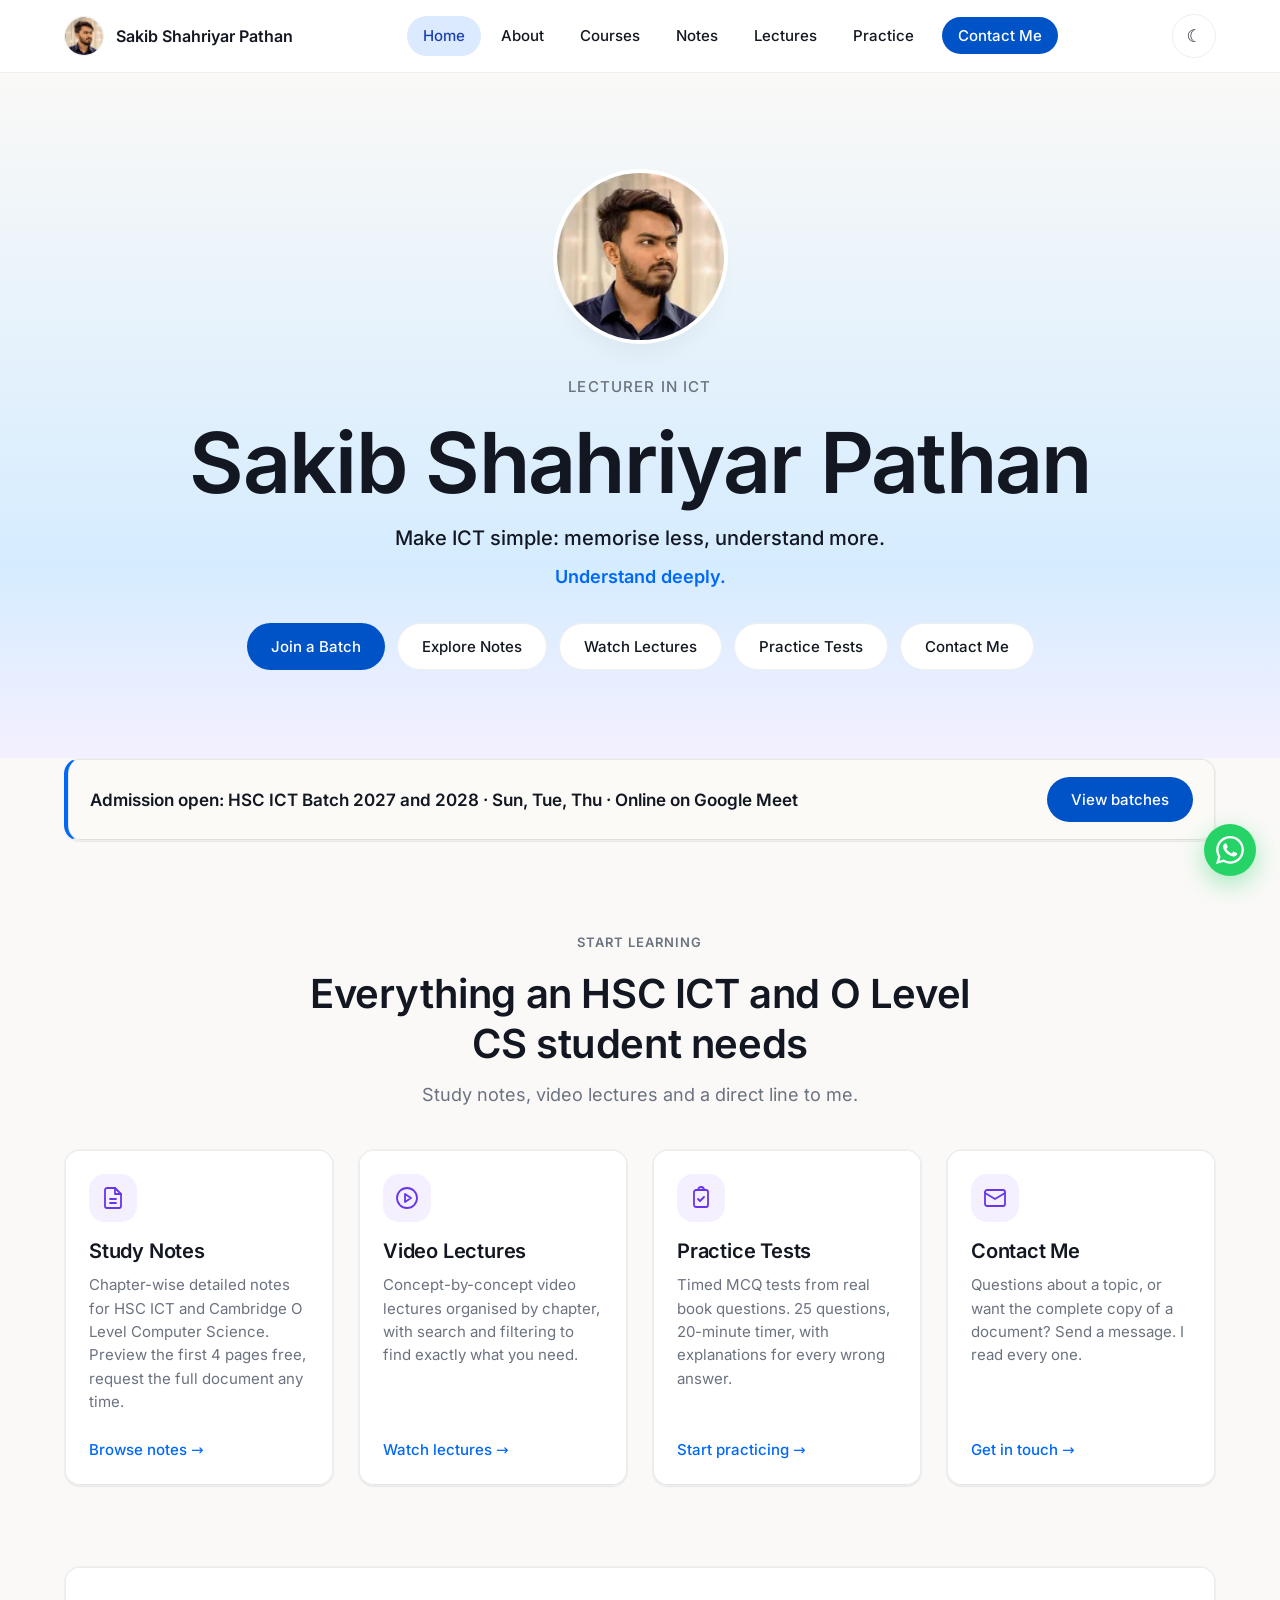
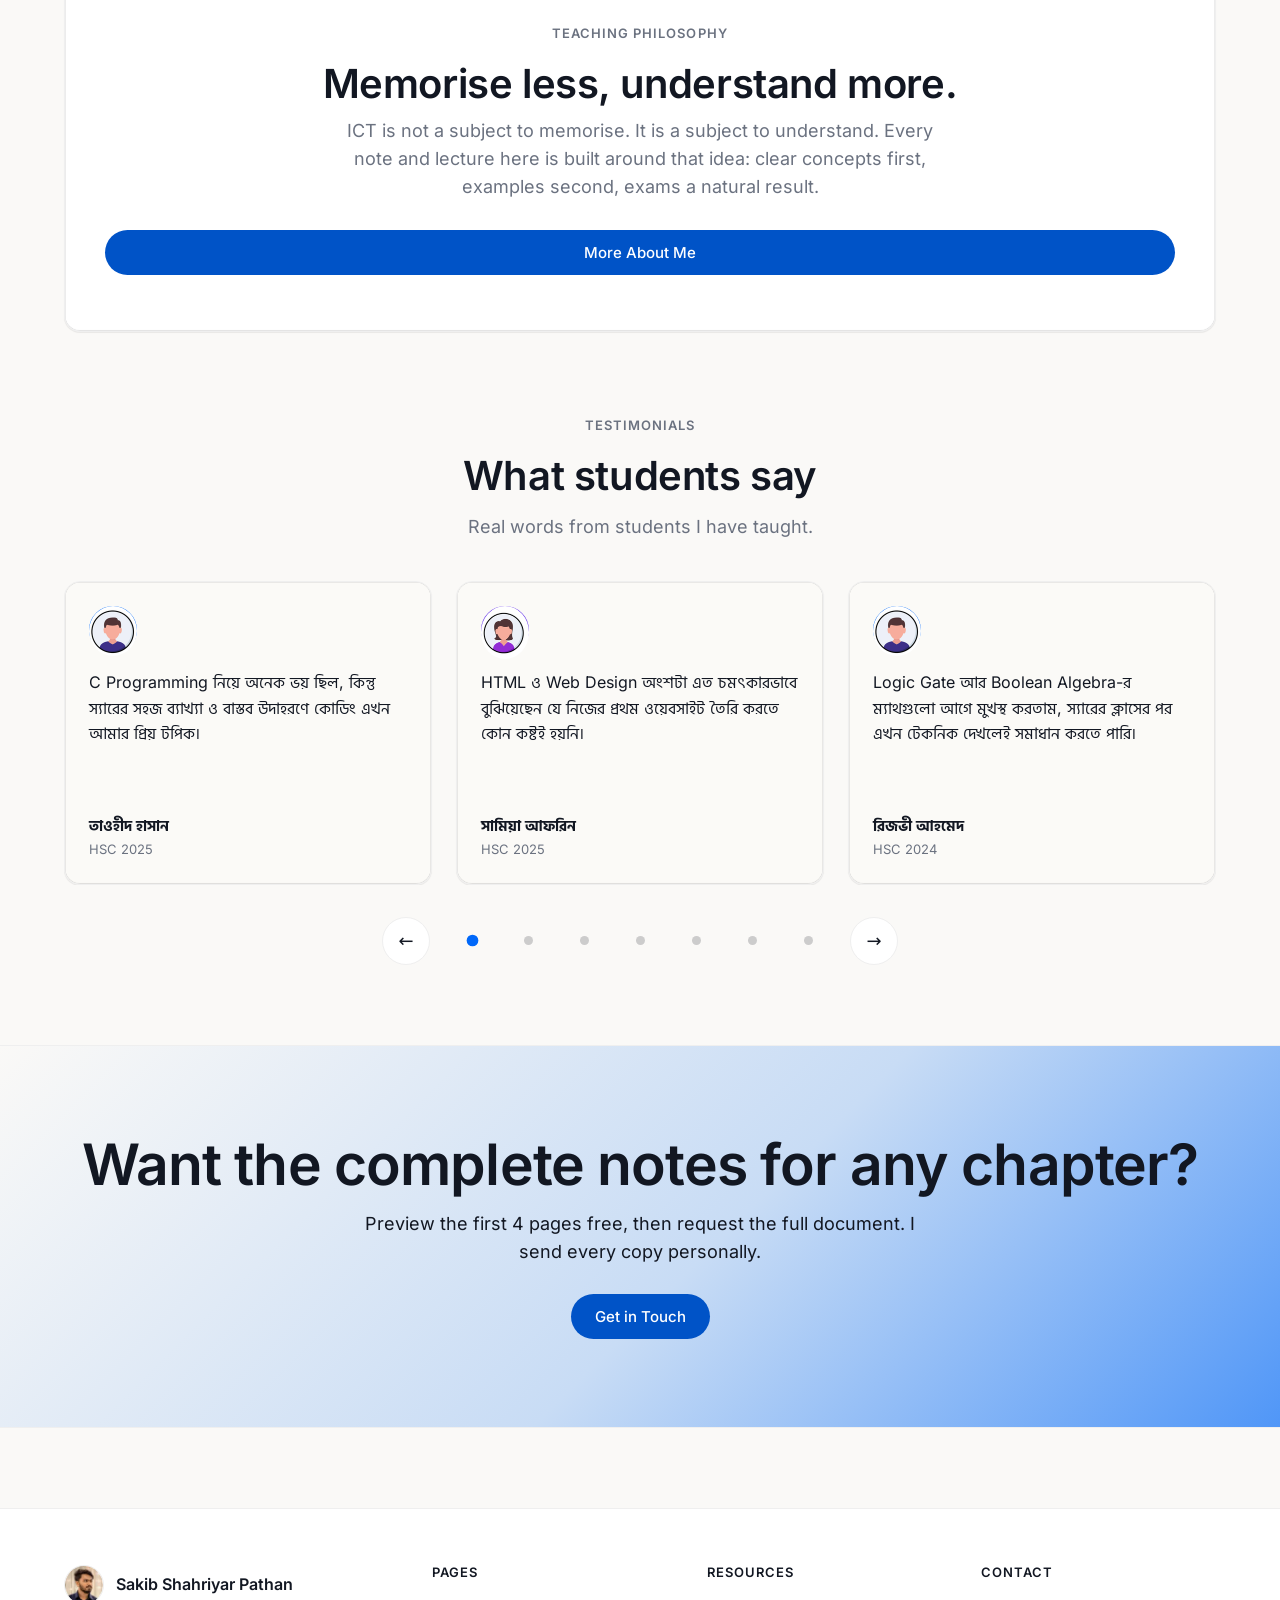
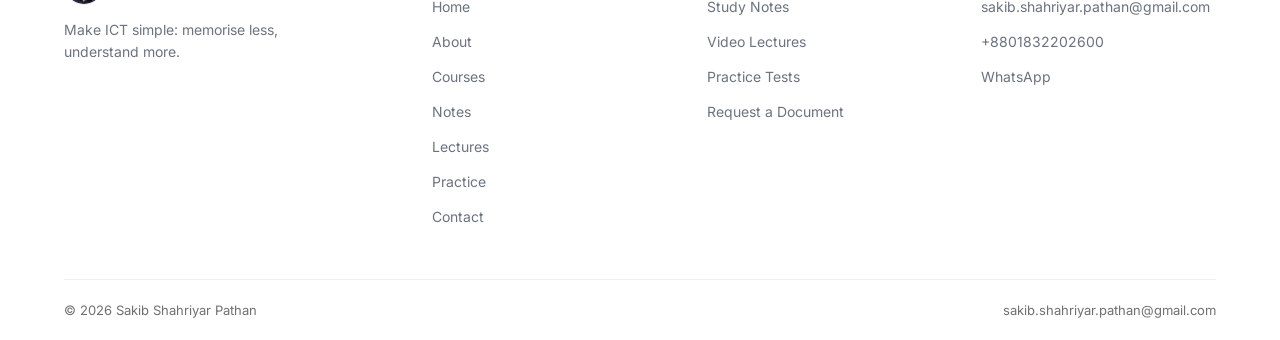
==== commit 16f0c640: "testimonial pic changed and test up scroll arrow fixed -v148" ====
--- a/index.html
+++ b/index.html
@@ -273,12 +273,12 @@
       view.className = "t-carousel";
       var track = document.createElement("div");
       track.className = "t-track";
-      // Generic boy/girl profile icons (stroke style, white on the
-      // coloured circle). The girl icon has long hair falling beside
-      // the face; the boy icon has a short cap. Inline styles override
-      // the shared .t-avatar svg fill rule.
-      var BOY_ICON = '<svg viewBox="0 0 48 48" aria-hidden="true" style="width:26px;height:26px;fill:none;stroke:#fff;stroke-width:2.5;stroke-linecap:round"><circle cx="24" cy="20" r="8"/><path d="M15 19Q15 10 24 10t9 9"/><path d="M11 42q1-9 13-9t13 9"/></svg>';
-      var GIRL_ICON = '<svg viewBox="0 0 48 48" aria-hidden="true" style="width:26px;height:26px;fill:none;stroke:#fff;stroke-width:2.5;stroke-linecap:round"><circle cx="24" cy="20" r="8"/><path d="M15 18Q12 10 24 10t9 8"/><path d="M15 18q-2 8 0 16"/><path d="M33 18q2 8 0 16"/><path d="M11 42q1-9 13-9t13 9"/></svg>';
+      // Boy/girl avatar photos supplied by Sakib (assets/avatar-boy.png,
+      // assets/avatar-girl.png, resized copies of his uploads for the
+      // 48px display). They fill the coloured circle, which stays
+      // behind them as the frame.
+      var BOY_IMG = '<img src="assets/avatar-boy.png" alt="" decoding="async" style="width:100%;height:100%;border-radius:50%;object-fit:cover;display:block">';
+      var GIRL_IMG = '<img src="assets/avatar-girl.png" alt="" decoding="async" style="width:100%;height:100%;border-radius:50%;object-fit:cover;display:block">';
       var slides = list.map(function (t, i) {
         var s = document.createElement("div");
         s.className = "t-slide";
@@ -287,12 +287,12 @@
         var av = document.createElement("div");
         av.className = "t-avatar " + (i % 2 === 0 ? "cobalt" : "violet");
         av.setAttribute("aria-hidden", "true");
-        // Boy/girl generic profile icon from the testimonial's own sex
+        // Boy/girl avatar photo from the testimonial's own sex
         // field (M/F, supplied with the testimonial data). Falls back
         // to the name initial when the field is missing, so older
         // entries still render.
-        if (t.sex === "F") av.innerHTML = GIRL_ICON;
-        else if (t.sex === "M") av.innerHTML = BOY_ICON;
+        if (t.sex === "F") av.innerHTML = GIRL_IMG;
+        else if (t.sex === "M") av.innerHTML = BOY_IMG;
         else av.textContent = (t.name || "?").trim().charAt(0);
         var bq = document.createElement("blockquote");
         bq.textContent = t.text;
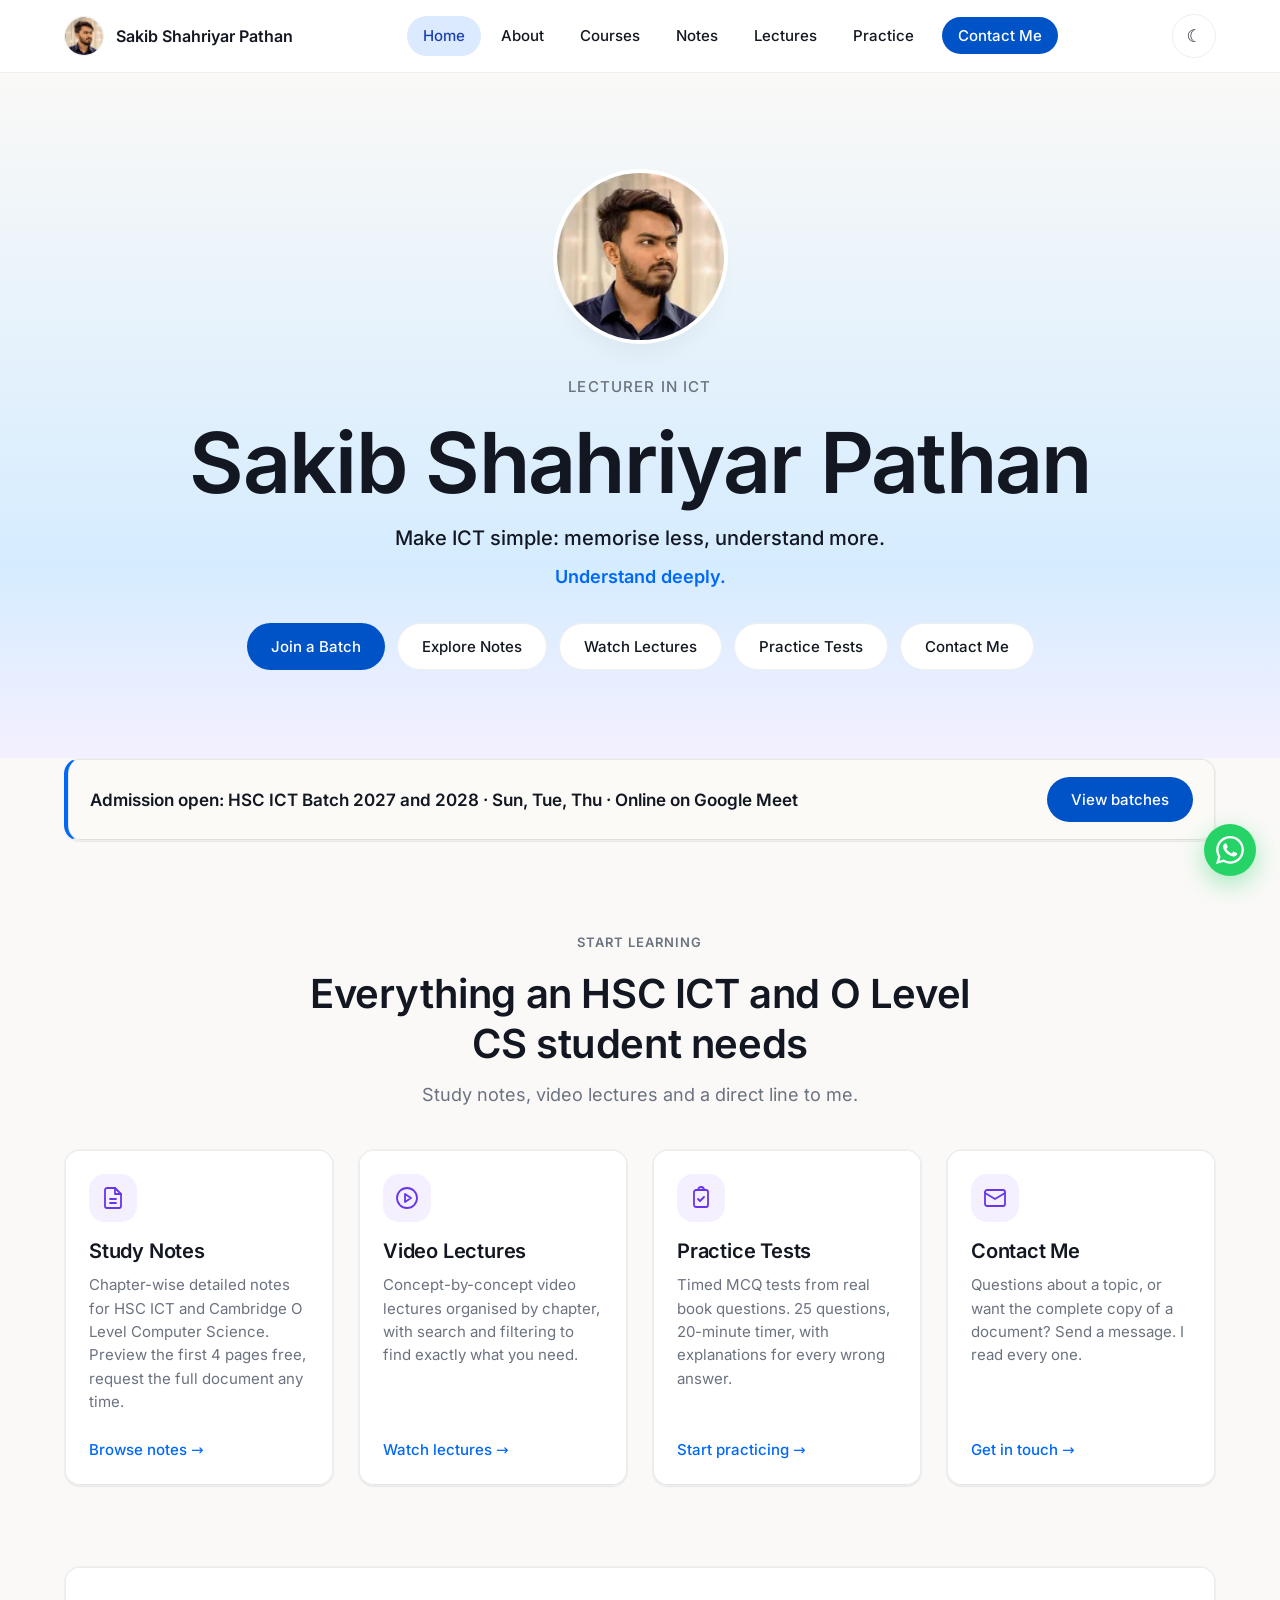
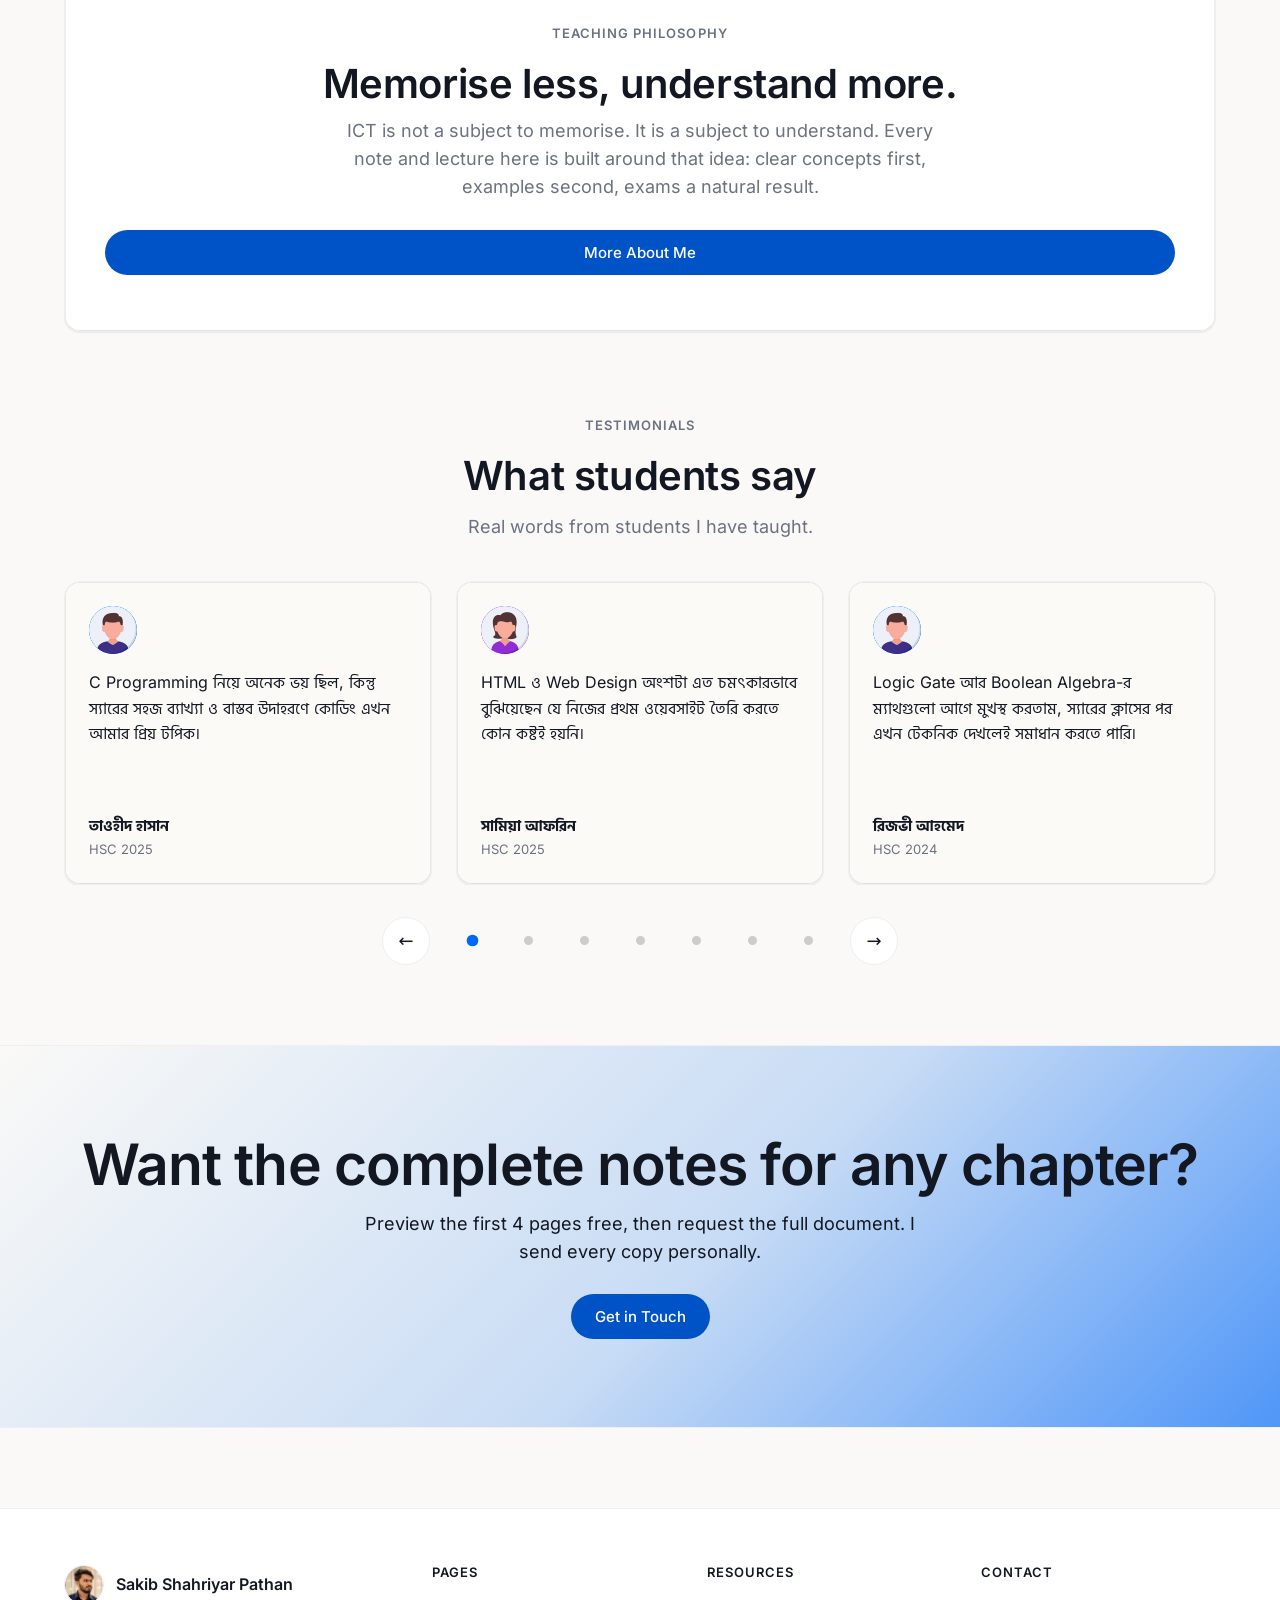
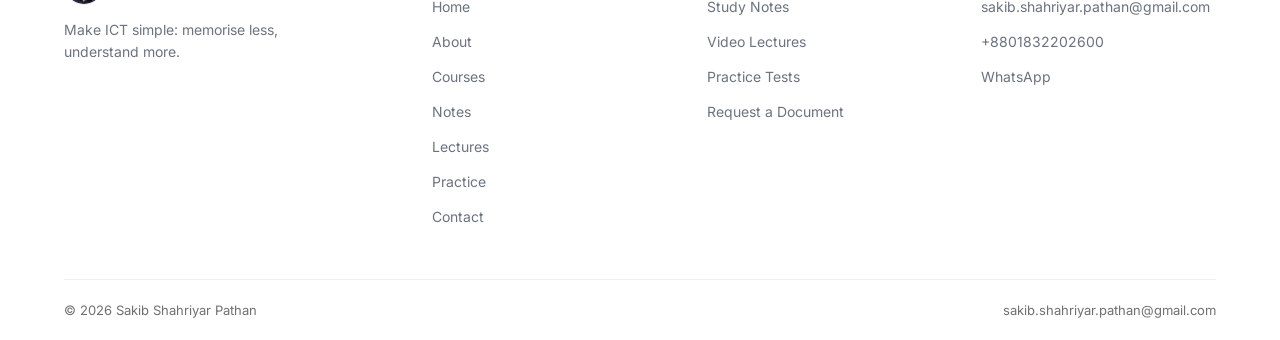
==== commit c9ffcf1f: "Index and practice page fixed, testimonial image fixed and practice page heading fixed -v150" ====
--- a/index.html
+++ b/index.html
@@ -277,8 +277,8 @@
       // assets/avatar-girl.png, resized copies of his uploads for the
       // 48px display). They fill the coloured circle, which stays
       // behind them as the frame.
-      var BOY_IMG = '<img src="assets/avatar-boy.png" alt="" decoding="async" style="width:100%;height:100%;border-radius:50%;object-fit:cover;display:block">';
-      var GIRL_IMG = '<img src="assets/avatar-girl.png" alt="" decoding="async" style="width:100%;height:100%;border-radius:50%;object-fit:cover;display:block">';
+      var BOY_IMG = '<img src="assets/avatar-boy.png?v=1" alt="" decoding="async" style="width:100%;height:100%;border-radius:50%;object-fit:cover;display:block">';
+      var GIRL_IMG = '<img src="assets/avatar-girl.png?v=1" alt="" decoding="async" style="width:100%;height:100%;border-radius:50%;object-fit:cover;display:block">';
       var slides = list.map(function (t, i) {
         var s = document.createElement("div");
         s.className = "t-slide";
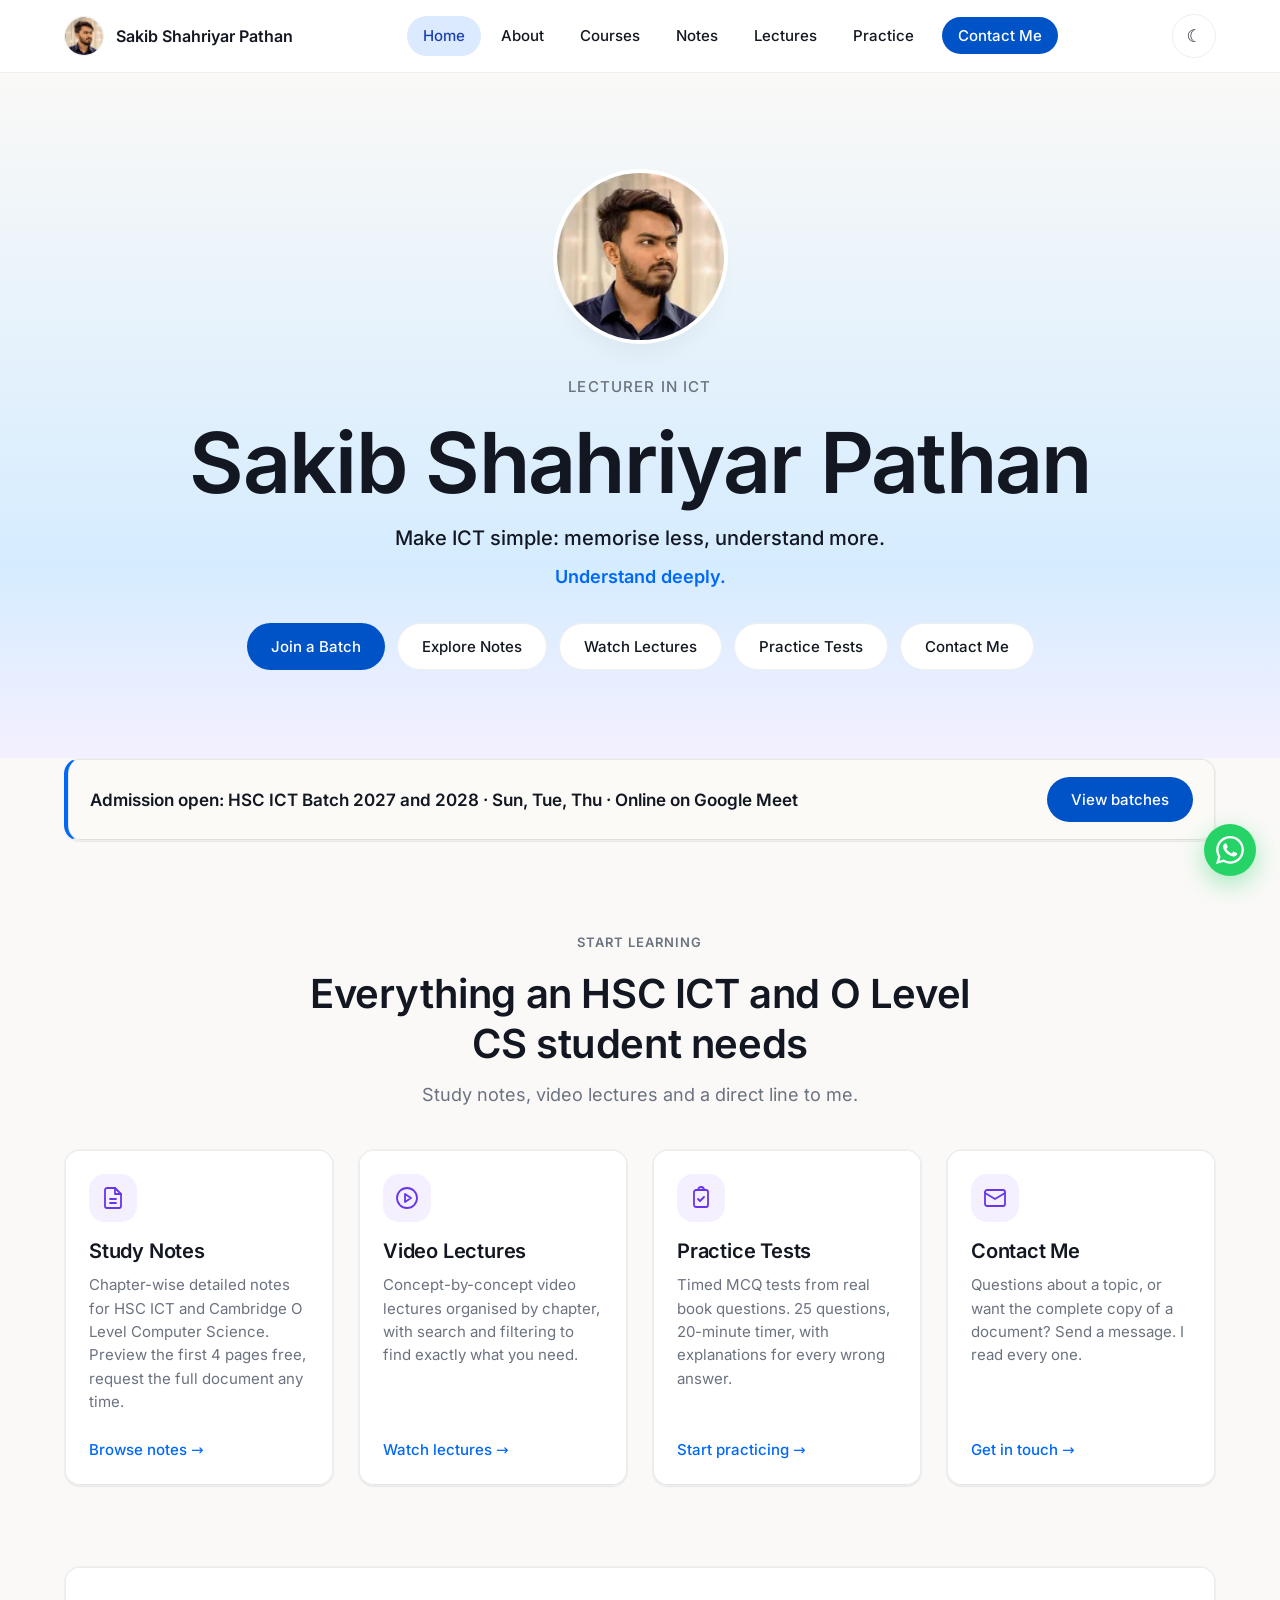
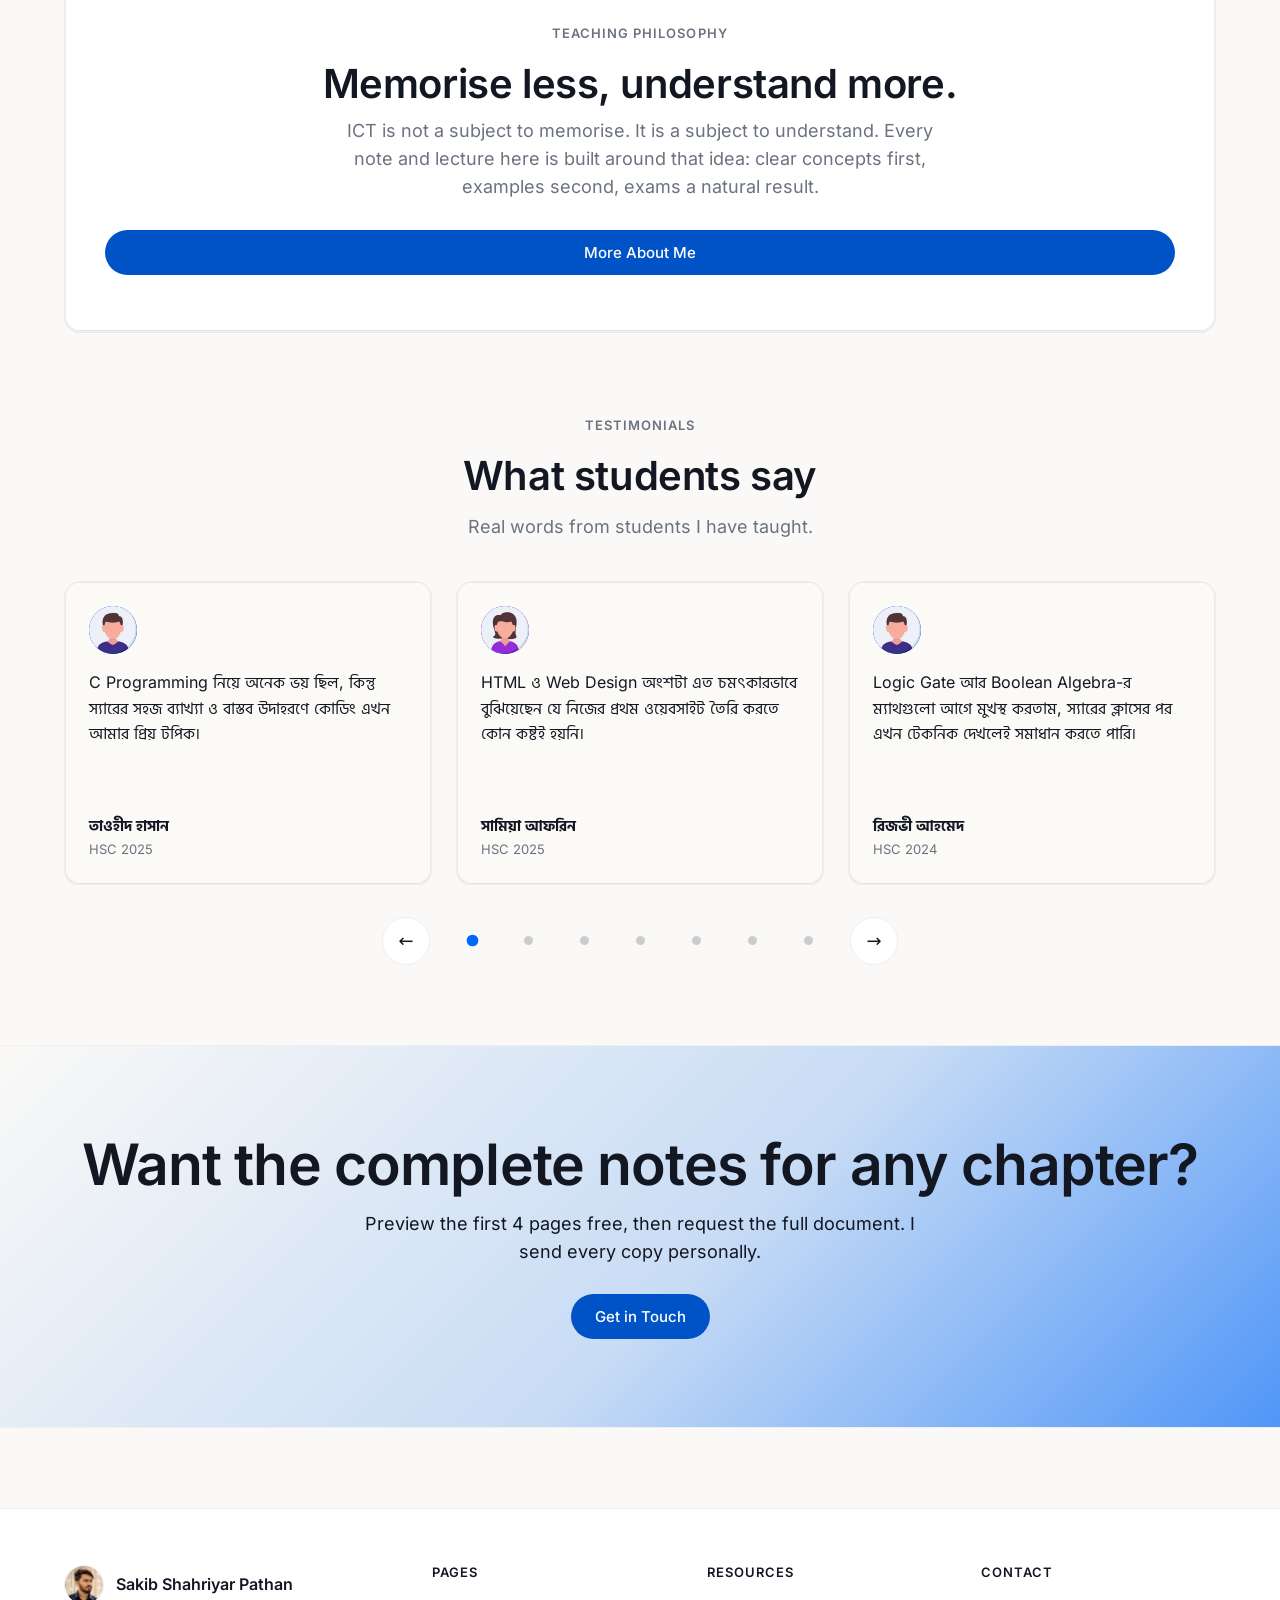
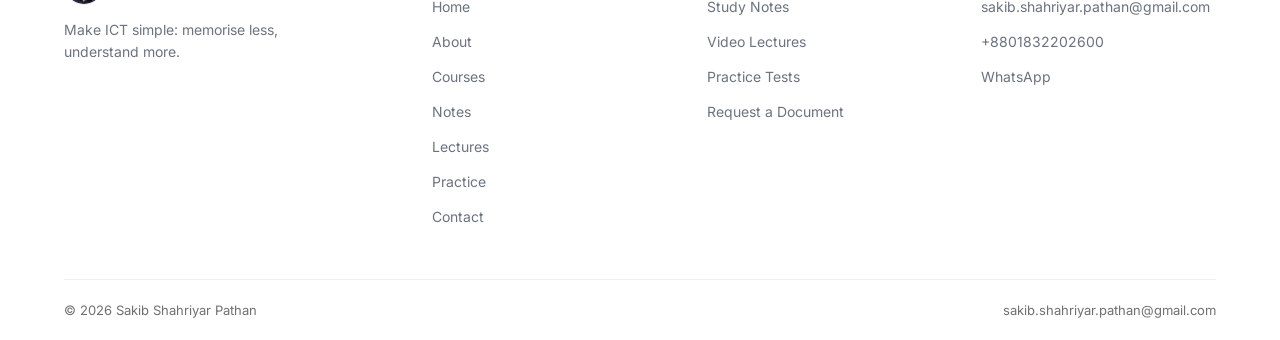
==== commit 40fab836: "Fix pagespeed issue -v154" ====
--- a/index.html
+++ b/index.html
@@ -273,12 +273,14 @@
       view.className = "t-carousel";
       var track = document.createElement("div");
       track.className = "t-track";
-      // Boy/girl avatar photos supplied by Sakib (assets/avatar-boy.png,
-      // assets/avatar-girl.png, resized copies of his uploads for the
+      // Boy/girl avatar photos supplied by Sakib (assets/photo-avatar-boy.webp,
+      // assets/photo-avatar-girl.webp: WebP q80 copies of his circular uploads,
+      // 96px for the 48px display; photo-* files are served immutable, so a
+      // future avatar swap needs a new filename or a ?v= bump here).
       // 48px display). They fill the coloured circle, which stays
       // behind them as the frame.
-      var BOY_IMG = '<img src="assets/avatar-boy.png?v=1" alt="" decoding="async" style="width:100%;height:100%;border-radius:50%;object-fit:cover;display:block">';
-      var GIRL_IMG = '<img src="assets/avatar-girl.png?v=1" alt="" decoding="async" style="width:100%;height:100%;border-radius:50%;object-fit:cover;display:block">';
+      var BOY_IMG = '<img src="assets/photo-avatar-boy.webp" alt="" decoding="async" style="width:100%;height:100%;border-radius:50%;object-fit:cover;display:block">';
+      var GIRL_IMG = '<img src="assets/photo-avatar-girl.webp" alt="" decoding="async" style="width:100%;height:100%;border-radius:50%;object-fit:cover;display:block">';
       var slides = list.map(function (t, i) {
         var s = document.createElement("div");
         s.className = "t-slide";
